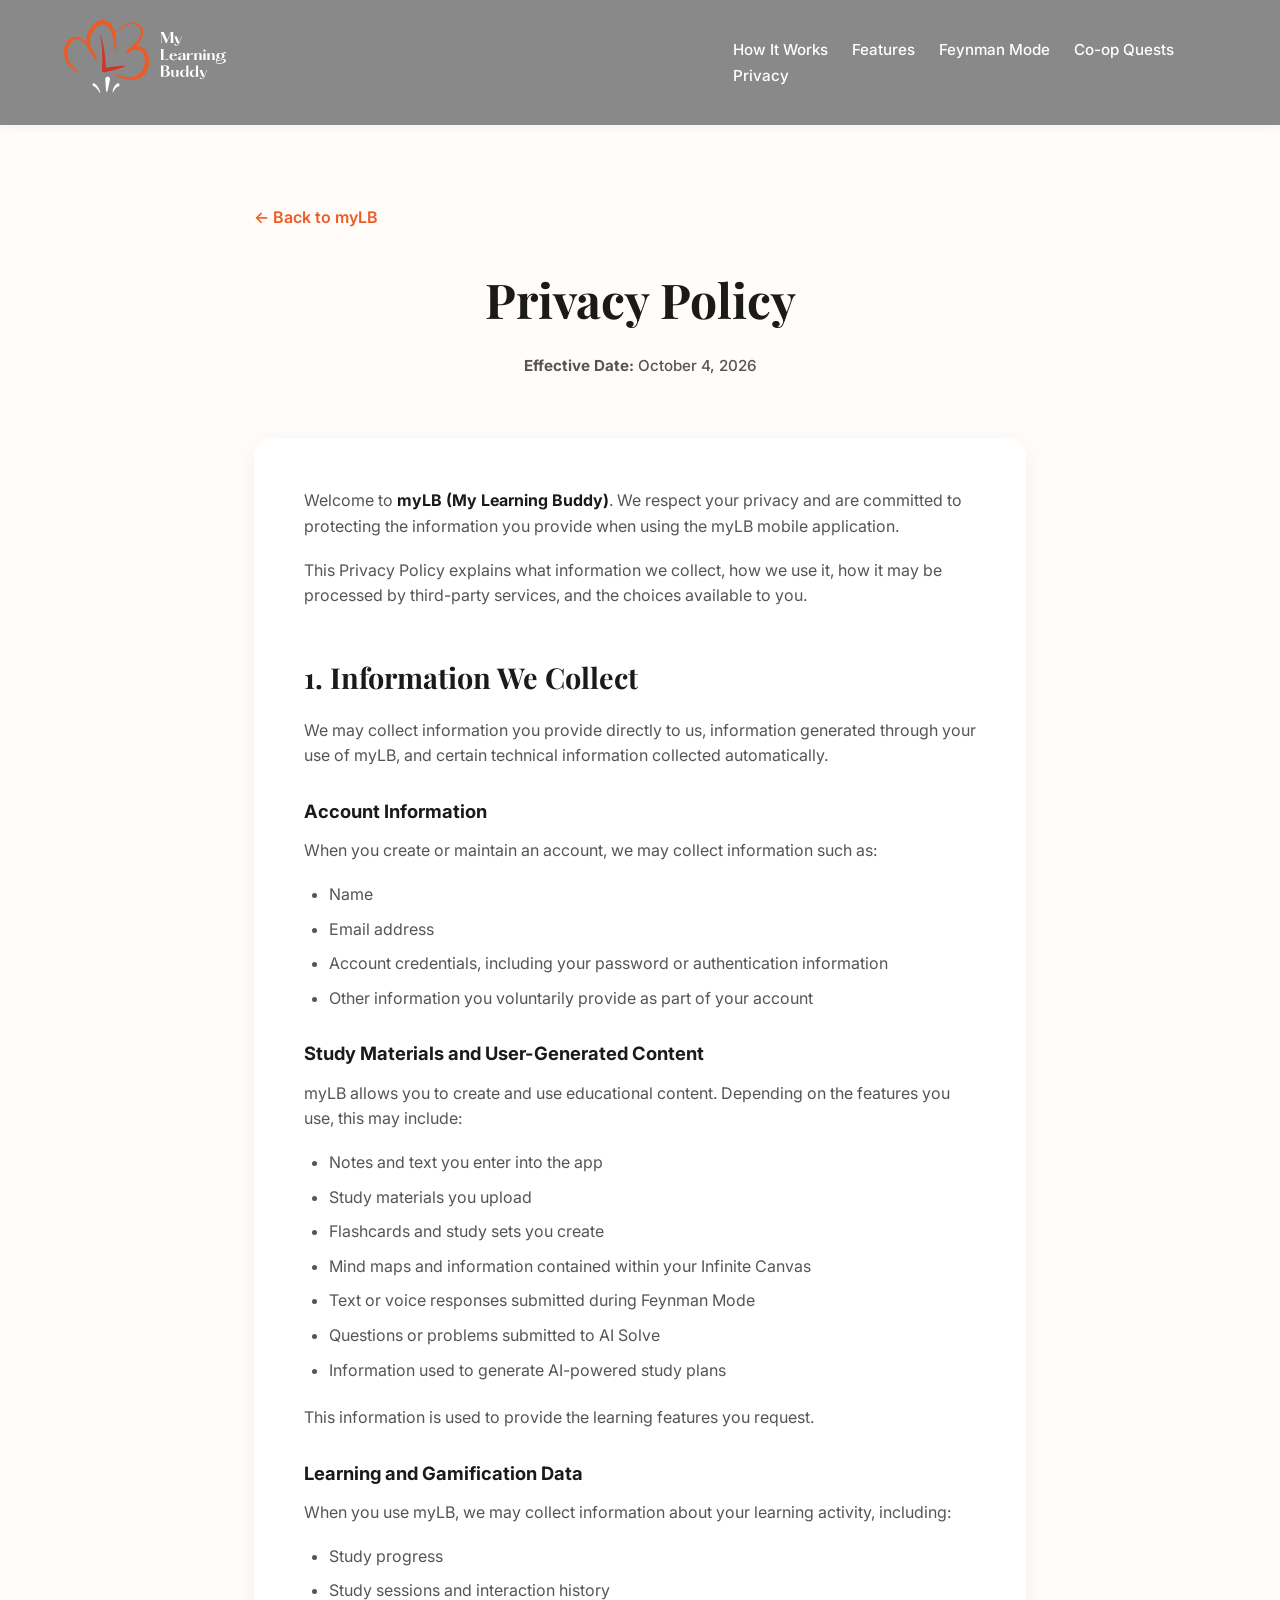
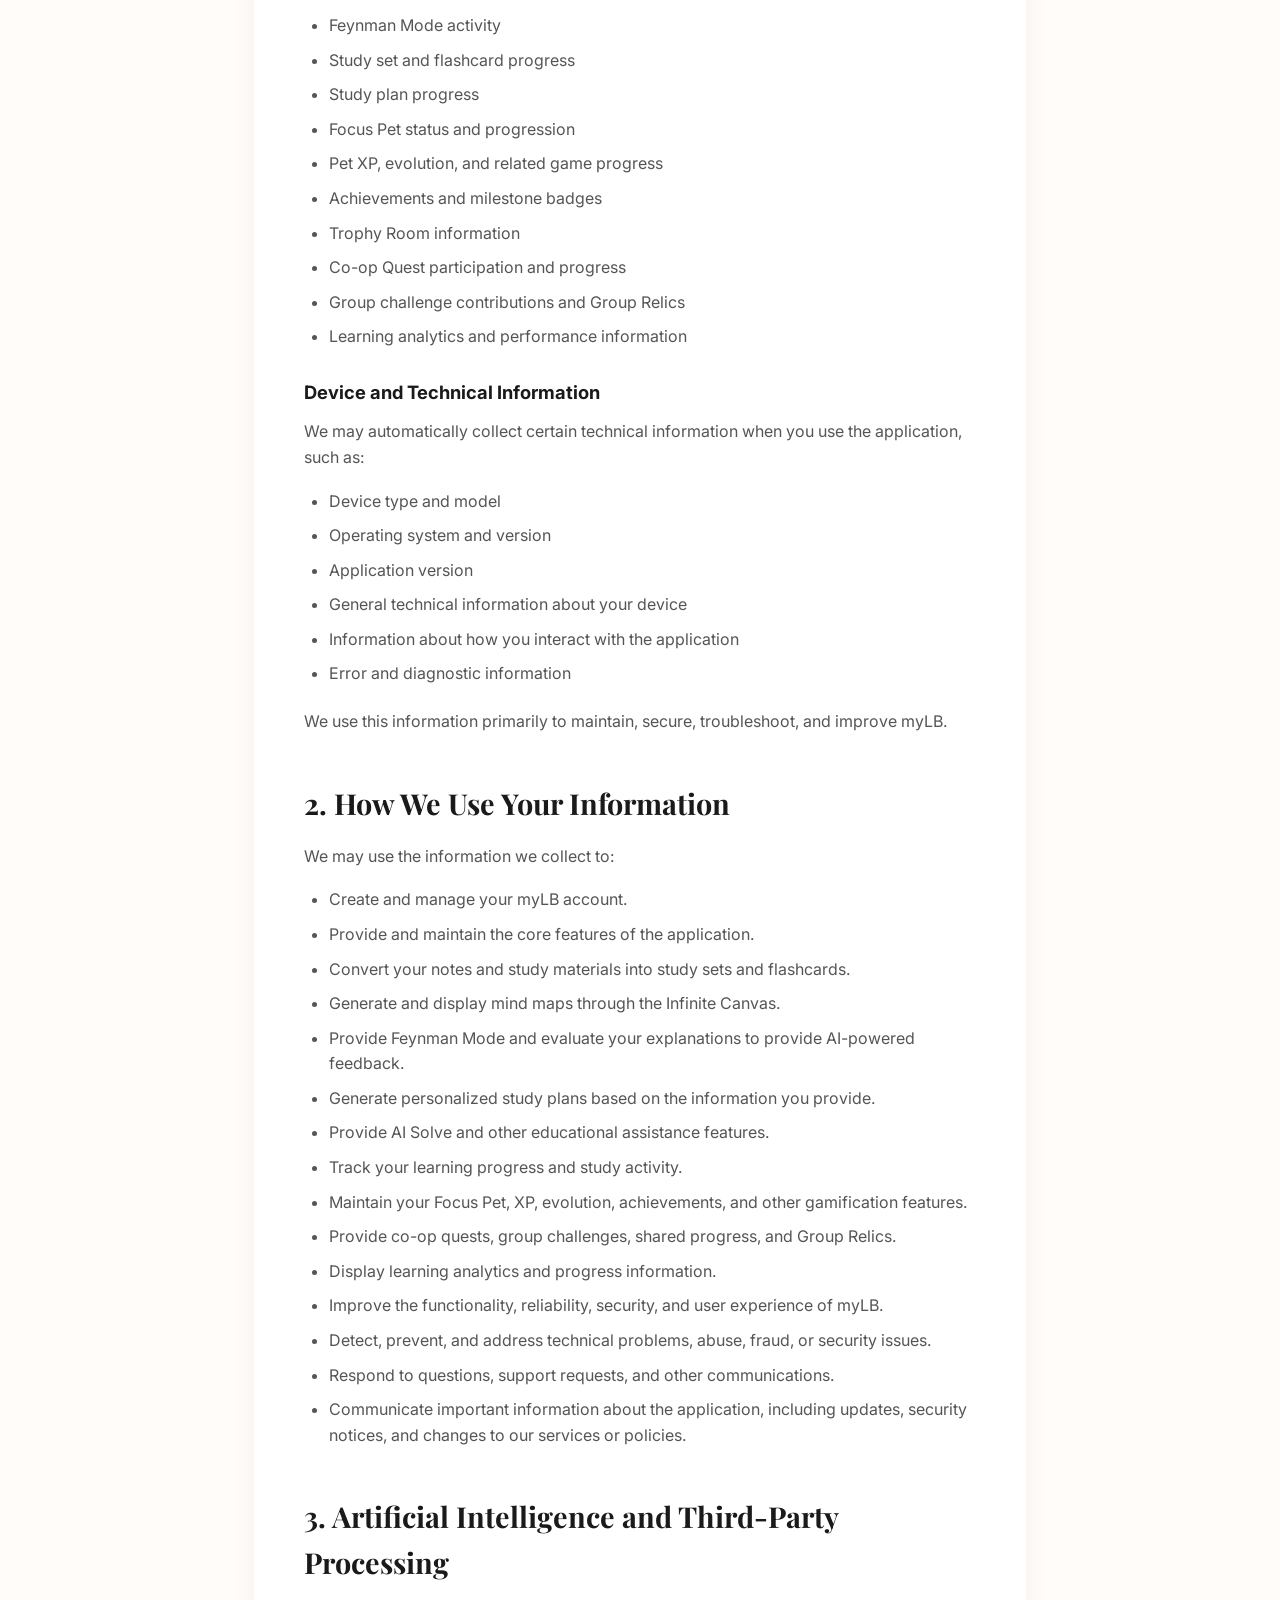
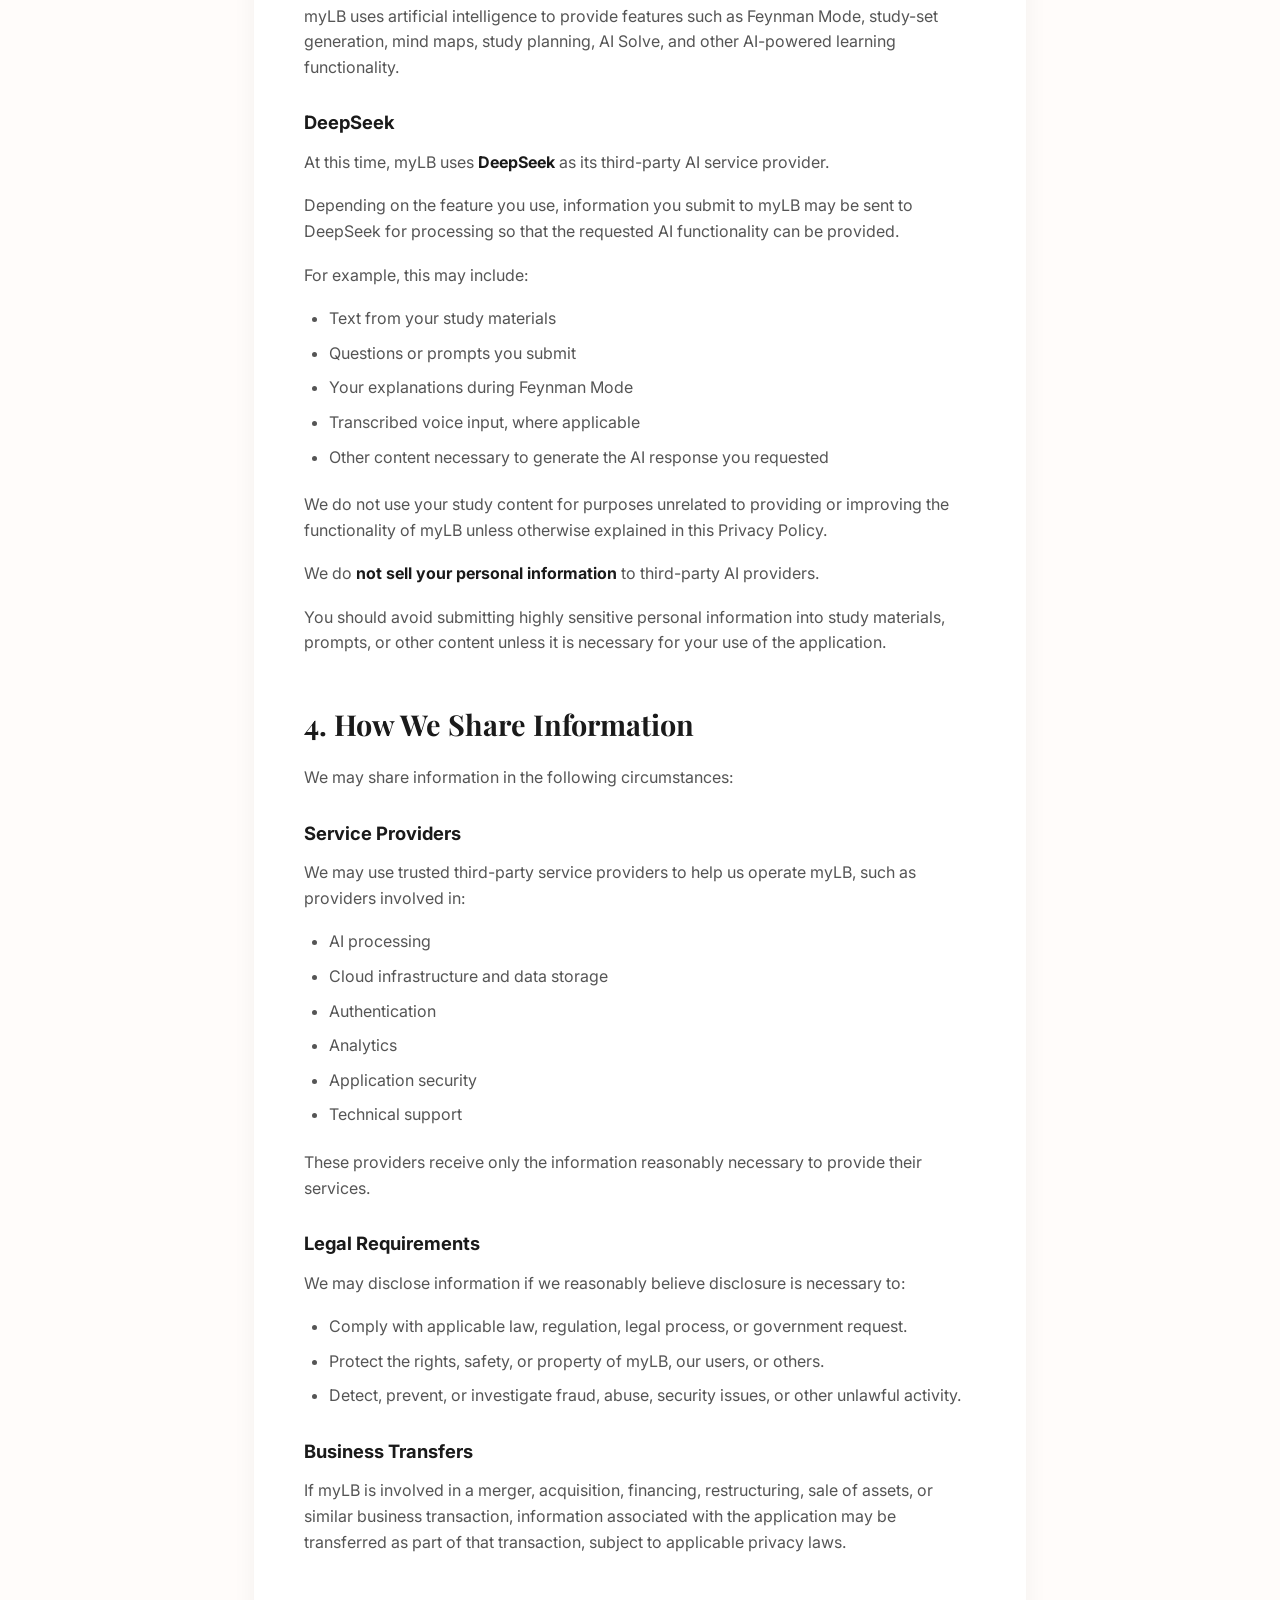
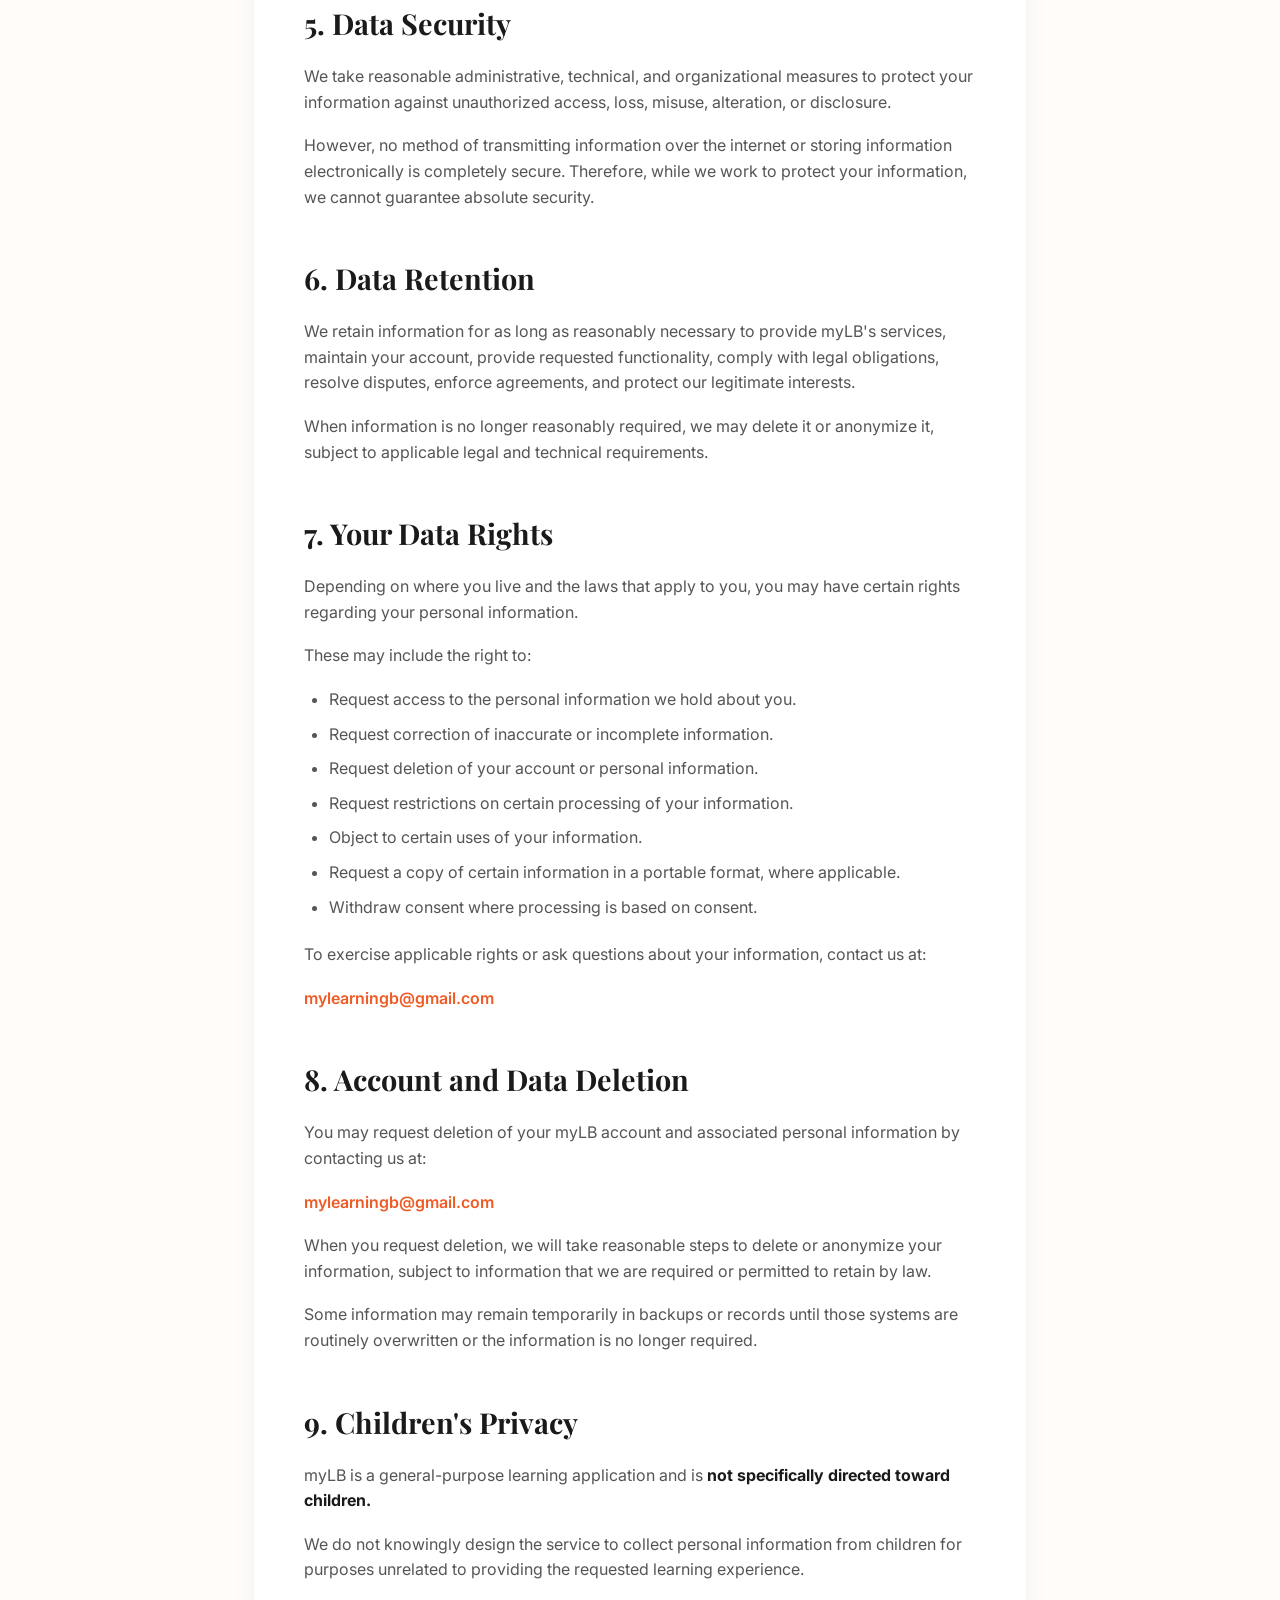
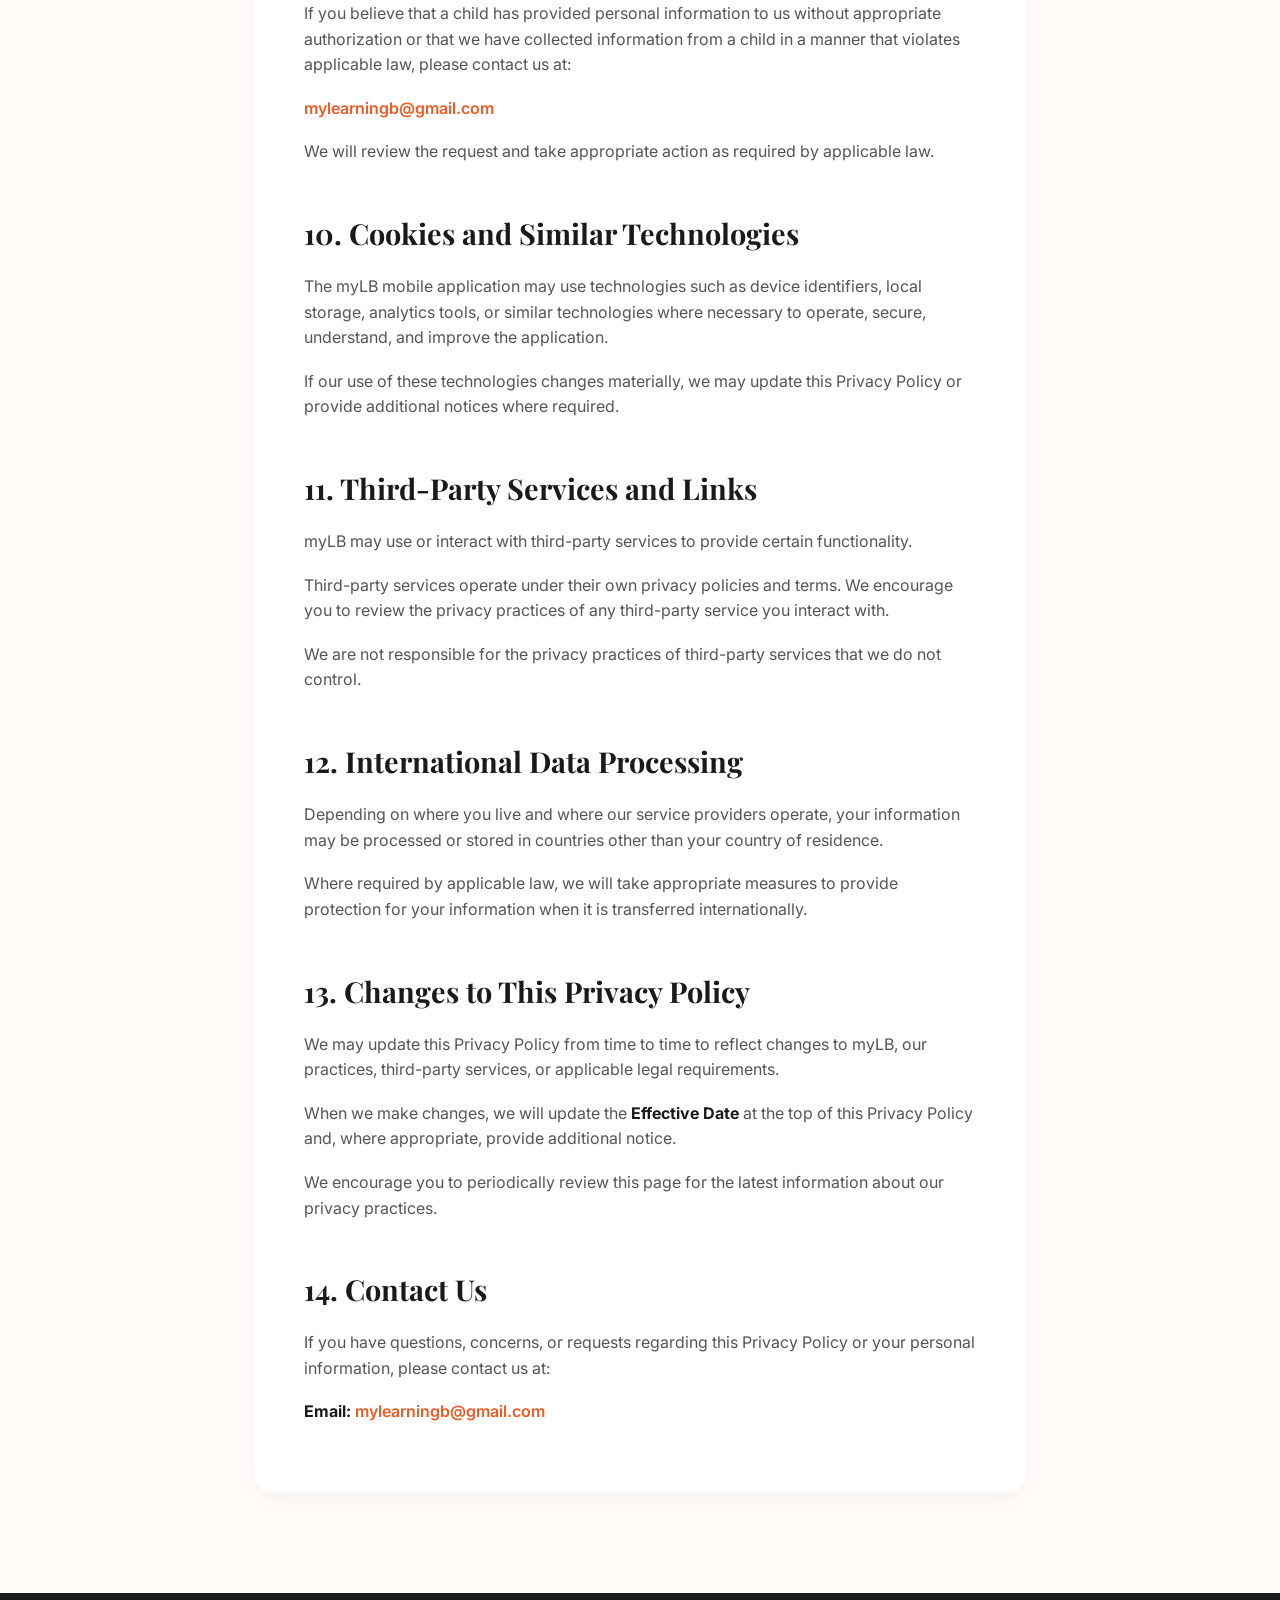
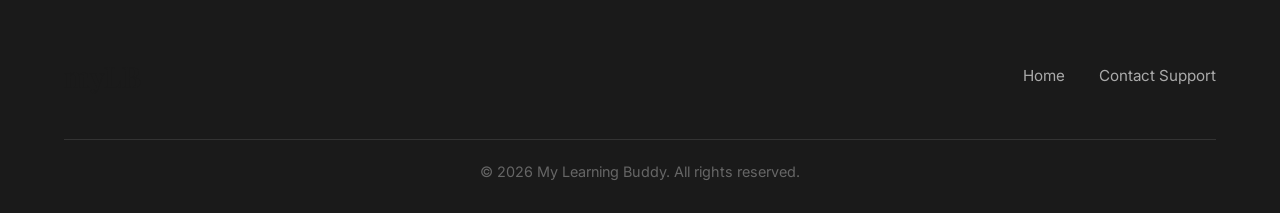
==== privacy-policy.html @ 2cadad1d "Initial landing page" ====
<!DOCTYPE html>
<html lang="en">

<head>
    <meta charset="UTF-8">
    <meta name="viewport" content="width=device-width, initial-scale=1.0">

    <meta name="description"
        content="Privacy Policy for myLB (My Learning Buddy), an AI-powered learning companion.">

    <meta name="theme-color" content="#EF5B25">

    <title>myLB | Privacy Policy</title>

    <link rel="stylesheet" href="style.css">

    <style>
        /* --- Privacy Policy Page --- */

        .privacy-page {
            max-width: 900px;
            margin: 0 auto;
            padding: 80px 5% 100px;
        }

        .privacy-header {
            text-align: center;
            margin-bottom: 60px;
        }

        .privacy-header h1 {
            font-size: 3rem;
            margin-bottom: 15px;
        }

        .effective-date {
            color: var(--text-muted);
            font-size: 0.95rem;
        }

        .privacy-content {
            background: var(--card-bg);
            padding: 50px;
            border-radius: 18px;
            box-shadow: 0 4px 25px rgba(0, 0, 0, 0.05);
        }

        .privacy-content h2 {
            text-align: left;
            font-size: 1.8rem;
            margin-top: 45px;
            margin-bottom: 18px;
        }

        .privacy-content h2:first-child {
            margin-top: 0;
        }

        .privacy-content h3 {
            font-family: 'Inter', sans-serif;
            font-size: 1.15rem;
            margin-top: 28px;
            margin-bottom: 12px;
        }

        .privacy-content p {
            color: var(--text-muted);
            margin-bottom: 18px;
        }

        .privacy-content ul {
            margin: 0 0 22px 25px;
            color: var(--text-muted);
        }

        .privacy-content li {
            margin-bottom: 9px;
        }

        .privacy-content strong {
            color: var(--text-color);
        }

        .privacy-email {
            color: var(--brand-orange);
            font-weight: 600;
            text-decoration: none;
        }

        .privacy-email:hover {
            color: var(--brand-red);
            text-decoration: underline;
        }

        .privacy-back {
            display: inline-block;
            margin-bottom: 30px;
            color: var(--brand-orange);
            text-decoration: none;
            font-weight: 600;
        }

        .privacy-back:hover {
            color: var(--brand-red);
        }

        @media (max-width: 768px) {
            .privacy-page {
                padding: 50px 5% 70px;
            }

            .privacy-header h1 {
                font-size: 2.3rem;
            }

            .privacy-content {
                padding: 30px 22px;
            }

            .privacy-content h2 {
                font-size: 1.5rem;
            }
        }
    </style>
</head>

<body>

    <!-- Navigation -->
    <nav class="navbar" aria-label="Main Navigation">

        <a href="index.html" class="logo" aria-label="myLB Home">
            <img src="assets/logo.svg" alt="MyLB Logo" srcset="" width="25%">
        </a>

        <div class="nav-links">
            <a href="#how-it-works">How It Works</a>
            <a href="#features">Features</a>
            <a href="#feynman">Feynman Mode</a>
            <a href="#quests">Co-op Quests</a>
            <a href="privacy-policy.html">Privacy</a>
        </div>

    </nav>


    <main>

        <div class="privacy-page">

            <a href="index.html" class="privacy-back">
                ← Back to myLB
            </a>

            <header class="privacy-header">

                <h1>
                    Privacy Policy
                </h1>

                <p class="effective-date">
                    <strong>Effective Date:</strong> October 4, 2026
                </p>

            </header>


            <article class="privacy-content">

                <p>
                    Welcome to <strong>myLB (My Learning Buddy)</strong>.
                    We respect your privacy and are committed to protecting
                    the information you provide when using the myLB mobile
                    application.
                </p>

                <p>
                    This Privacy Policy explains what information we collect,
                    how we use it, how it may be processed by third-party
                    services, and the choices available to you.
                </p>


                <!-- 1 -->
                <h2>1. Information We Collect</h2>

                <p>
                    We may collect information you provide directly to us,
                    information generated through your use of myLB, and
                    certain technical information collected automatically.
                </p>


                <h3>Account Information</h3>

                <p>
                    When you create or maintain an account, we may collect
                    information such as:
                </p>

                <ul>
                    <li>Name</li>
                    <li>Email address</li>
                    <li>Account credentials, including your password or authentication information</li>
                    <li>Other information you voluntarily provide as part of your account</li>
                </ul>


                <h3>Study Materials and User-Generated Content</h3>

                <p>
                    myLB allows you to create and use educational content.
                    Depending on the features you use, this may include:
                </p>

                <ul>
                    <li>Notes and text you enter into the app</li>
                    <li>Study materials you upload</li>
                    <li>Flashcards and study sets you create</li>
                    <li>Mind maps and information contained within your Infinite Canvas</li>
                    <li>Text or voice responses submitted during Feynman Mode</li>
                    <li>Questions or problems submitted to AI Solve</li>
                    <li>Information used to generate AI-powered study plans</li>
                </ul>

                <p>
                    This information is used to provide the learning features
                    you request.
                </p>


                <h3>Learning and Gamification Data</h3>

                <p>
                    When you use myLB, we may collect information about your
                    learning activity, including:
                </p>

                <ul>
                    <li>Study progress</li>
                    <li>Study sessions and interaction history</li>
                    <li>Feynman Mode activity</li>
                    <li>Study set and flashcard progress</li>
                    <li>Study plan progress</li>
                    <li>Focus Pet status and progression</li>
                    <li>Pet XP, evolution, and related game progress</li>
                    <li>Achievements and milestone badges</li>
                    <li>Trophy Room information</li>
                    <li>Co-op Quest participation and progress</li>
                    <li>Group challenge contributions and Group Relics</li>
                    <li>Learning analytics and performance information</li>
                </ul>


                <h3>Device and Technical Information</h3>

                <p>
                    We may automatically collect certain technical information
                    when you use the application, such as:
                </p>

                <ul>
                    <li>Device type and model</li>
                    <li>Operating system and version</li>
                    <li>Application version</li>
                    <li>General technical information about your device</li>
                    <li>Information about how you interact with the application</li>
                    <li>Error and diagnostic information</li>
                </ul>

                <p>
                    We use this information primarily to maintain, secure,
                    troubleshoot, and improve myLB.
                </p>


                <!-- 2 -->
                <h2>2. How We Use Your Information</h2>

                <p>
                    We may use the information we collect to:
                </p>

                <ul>
                    <li>Create and manage your myLB account.</li>

                    <li>
                        Provide and maintain the core features of the application.
                    </li>

                    <li>
                        Convert your notes and study materials into study sets
                        and flashcards.
                    </li>

                    <li>
                        Generate and display mind maps through the Infinite Canvas.
                    </li>

                    <li>
                        Provide Feynman Mode and evaluate your explanations
                        to provide AI-powered feedback.
                    </li>

                    <li>
                        Generate personalized study plans based on the
                        information you provide.
                    </li>

                    <li>
                        Provide AI Solve and other educational assistance features.
                    </li>

                    <li>
                        Track your learning progress and study activity.
                    </li>

                    <li>
                        Maintain your Focus Pet, XP, evolution, achievements,
                        and other gamification features.
                    </li>

                    <li>
                        Provide co-op quests, group challenges, shared progress,
                        and Group Relics.
                    </li>

                    <li>
                        Display learning analytics and progress information.
                    </li>

                    <li>
                        Improve the functionality, reliability, security,
                        and user experience of myLB.
                    </li>

                    <li>
                        Detect, prevent, and address technical problems,
                        abuse, fraud, or security issues.
                    </li>

                    <li>
                        Respond to questions, support requests, and other communications.
                    </li>

                    <li>
                        Communicate important information about the application,
                        including updates, security notices, and changes to
                        our services or policies.
                    </li>
                </ul>


                <!-- 3 -->
                <h2>3. Artificial Intelligence and Third-Party Processing</h2>

                <p>
                    myLB uses artificial intelligence to provide features such
                    as Feynman Mode, study-set generation, mind maps, study
                    planning, AI Solve, and other AI-powered learning functionality.
                </p>


                <h3>DeepSeek</h3>

                <p>
                    At this time, myLB uses <strong>DeepSeek</strong> as its
                    third-party AI service provider.
                </p>

                <p>
                    Depending on the feature you use, information you submit
                    to myLB may be sent to DeepSeek for processing so that
                    the requested AI functionality can be provided.
                </p>

                <p>
                    For example, this may include:
                </p>

                <ul>
                    <li>Text from your study materials</li>
                    <li>Questions or prompts you submit</li>
                    <li>Your explanations during Feynman Mode</li>
                    <li>Transcribed voice input, where applicable</li>
                    <li>Other content necessary to generate the AI response you requested</li>
                </ul>

                <p>
                    We do not use your study content for purposes unrelated
                    to providing or improving the functionality of myLB unless
                    otherwise explained in this Privacy Policy.
                </p>

                <p>
                    We do <strong>not sell your personal information</strong>
                    to third-party AI providers.
                </p>

                <p>
                    You should avoid submitting highly sensitive personal
                    information into study materials, prompts, or other content
                    unless it is necessary for your use of the application.
                </p>


                <!-- 4 -->
                <h2>4. How We Share Information</h2>

                <p>
                    We may share information in the following circumstances:
                </p>


                <h3>Service Providers</h3>

                <p>
                    We may use trusted third-party service providers to help
                    us operate myLB, such as providers involved in:
                </p>

                <ul>
                    <li>AI processing</li>
                    <li>Cloud infrastructure and data storage</li>
                    <li>Authentication</li>
                    <li>Analytics</li>
                    <li>Application security</li>
                    <li>Technical support</li>
                </ul>

                <p>
                    These providers receive only the information reasonably
                    necessary to provide their services.
                </p>


                <h3>Legal Requirements</h3>

                <p>
                    We may disclose information if we reasonably believe
                    disclosure is necessary to:
                </p>

                <ul>
                    <li>
                        Comply with applicable law, regulation, legal process,
                        or government request.
                    </li>

                    <li>
                        Protect the rights, safety, or property of myLB,
                        our users, or others.
                    </li>

                    <li>
                        Detect, prevent, or investigate fraud, abuse,
                        security issues, or other unlawful activity.
                    </li>
                </ul>


                <h3>Business Transfers</h3>

                <p>
                    If myLB is involved in a merger, acquisition, financing,
                    restructuring, sale of assets, or similar business
                    transaction, information associated with the application
                    may be transferred as part of that transaction, subject
                    to applicable privacy laws.
                </p>


                <!-- 5 -->
                <h2>5. Data Security</h2>

                <p>
                    We take reasonable administrative, technical, and
                    organizational measures to protect your information
                    against unauthorized access, loss, misuse, alteration,
                    or disclosure.
                </p>

                <p>
                    However, no method of transmitting information over the
                    internet or storing information electronically is
                    completely secure. Therefore, while we work to protect
                    your information, we cannot guarantee absolute security.
                </p>


                <!-- 6 -->
                <h2>6. Data Retention</h2>

                <p>
                    We retain information for as long as reasonably necessary
                    to provide myLB's services, maintain your account, provide
                    requested functionality, comply with legal obligations,
                    resolve disputes, enforce agreements, and protect our
                    legitimate interests.
                </p>

                <p>
                    When information is no longer reasonably required, we may
                    delete it or anonymize it, subject to applicable legal
                    and technical requirements.
                </p>


                <!-- 7 -->
                <h2>7. Your Data Rights</h2>

                <p>
                    Depending on where you live and the laws that apply to you,
                    you may have certain rights regarding your personal information.
                </p>

                <p>
                    These may include the right to:
                </p>

                <ul>
                    <li>Request access to the personal information we hold about you.</li>
                    <li>Request correction of inaccurate or incomplete information.</li>
                    <li>Request deletion of your account or personal information.</li>
                    <li>Request restrictions on certain processing of your information.</li>
                    <li>Object to certain uses of your information.</li>
                    <li>
                        Request a copy of certain information in a portable
                        format, where applicable.
                    </li>
                    <li>
                        Withdraw consent where processing is based on consent.
                    </li>
                </ul>

                <p>
                    To exercise applicable rights or ask questions about your
                    information, contact us at:
                </p>

                <p>
                    <a class="privacy-email"
                       href="mailto:mylearningb@gmail.com">
                        mylearningb@gmail.com
                    </a>
                </p>


                <!-- 8 -->
                <h2>8. Account and Data Deletion</h2>

                <p>
                    You may request deletion of your myLB account and associated
                    personal information by contacting us at:
                </p>

                <p>
                    <a class="privacy-email"
                       href="mailto:mylearningb@gmail.com">
                        mylearningb@gmail.com
                    </a>
                </p>

                <p>
                    When you request deletion, we will take reasonable steps
                    to delete or anonymize your information, subject to
                    information that we are required or permitted to retain
                    by law.
                </p>

                <p>
                    Some information may remain temporarily in backups or
                    records until those systems are routinely overwritten or
                    the information is no longer required.
                </p>


                <!-- 9 -->
                <h2>9. Children's Privacy</h2>

                <p>
                    myLB is a general-purpose learning application and is
                    <strong>not specifically directed toward children.</strong>
                </p>

                <p>
                    We do not knowingly design the service to collect personal
                    information from children for purposes unrelated to
                    providing the requested learning experience.
                </p>

                <p>
                    If you believe that a child has provided personal
                    information to us without appropriate authorization or
                    that we have collected information from a child in a
                    manner that violates applicable law, please contact us at:
                </p>

                <p>
                    <a class="privacy-email"
                       href="mailto:mylearningb@gmail.com">
                        mylearningb@gmail.com
                    </a>
                </p>

                <p>
                    We will review the request and take appropriate action
                    as required by applicable law.
                </p>


                <!-- 10 -->
                <h2>10. Cookies and Similar Technologies</h2>

                <p>
                    The myLB mobile application may use technologies such as
                    device identifiers, local storage, analytics tools, or
                    similar technologies where necessary to operate, secure,
                    understand, and improve the application.
                </p>

                <p>
                    If our use of these technologies changes materially,
                    we may update this Privacy Policy or provide additional
                    notices where required.
                </p>


                <!-- 11 -->
                <h2>11. Third-Party Services and Links</h2>

                <p>
                    myLB may use or interact with third-party services to
                    provide certain functionality.
                </p>

                <p>
                    Third-party services operate under their own privacy
                    policies and terms. We encourage you to review the
                    privacy practices of any third-party service you interact with.
                </p>

                <p>
                    We are not responsible for the privacy practices of
                    third-party services that we do not control.
                </p>


                <!-- 12 -->
                <h2>12. International Data Processing</h2>

                <p>
                    Depending on where you live and where our service
                    providers operate, your information may be processed
                    or stored in countries other than your country of residence.
                </p>

                <p>
                    Where required by applicable law, we will take appropriate
                    measures to provide protection for your information when
                    it is transferred internationally.
                </p>


                <!-- 13 -->
                <h2>13. Changes to This Privacy Policy</h2>

                <p>
                    We may update this Privacy Policy from time to time to
                    reflect changes to myLB, our practices, third-party
                    services, or applicable legal requirements.
                </p>

                <p>
                    When we make changes, we will update the
                    <strong>Effective Date</strong> at the top of this Privacy
                    Policy and, where appropriate, provide additional notice.
                </p>

                <p>
                    We encourage you to periodically review this page for
                    the latest information about our privacy practices.
                </p>


                <!-- 14 -->
                <h2>14. Contact Us</h2>

                <p>
                    If you have questions, concerns, or requests regarding
                    this Privacy Policy or your personal information, please
                    contact us at:
                </p>

                <p>
                    <strong>Email:</strong>
                    <a class="privacy-email"
                       href="mailto:mylearningb@gmail.com">
                        mylearningb@gmail.com
                    </a>
                </p>

            </article>

        </div>

    </main>


    <!-- Footer -->
    <footer class="site-footer">

        <div class="footer-content">

            <div class="brand">
                myLB
            </div>

            <div class="footer-links">

                <a href="index.html">
                    Home
                </a>

                <a href="mailto:mylearningb@gmail.com">
                    Contact Support
                </a>

            </div>

        </div>

        <div class="copyright">
            &copy; 2026 My Learning Buddy. All rights reserved.
        </div>

    </footer>

</body>

</html>
---- style.css ----
/* --- Global Styles & Variables --- */
@import url('https://fonts.googleapis.com/css2?family=Playfair+Display:wght@700&family=Inter:wght@400;500;600&display=swap');

:root {
    /* Brand Colors Extracted from myLB Logo */
    --brand-orange: #EF5B25; 
    --brand-red: #C1272D;
    --brand-yellow: #F7931E;
    
    --bg-color: #FFFCFA; /* Warm off-white */
    --text-color: #1A1A1A; /* Near black */
    --text-muted: #555555;
    --card-bg: #FFFFFF;
}

* {
    margin: 0;
    padding: 0;
    box-sizing: border-box;
}

body {
    background-color: var(--bg-color);
    color: var(--text-color);
    font-family: 'Inter', sans-serif;
    line-height: 1.6;
}

h1, h2, h3, .logo, .brand {
    font-family: 'Playfair Display', serif;
    color: var(--text-color);
}

/* --- Navigation --- */
.navbar {
    display: flex;
    justify-content: space-between;
    align-items: center;
    padding: 20px 5%;
    background: var(--card-bg);
    box-shadow: 0 2px 10px rgba(0,0,0,0.05);
    position: sticky;
    top: 0;
    z-index: 100;
    background-color: rgb(138, 137, 137);
}

.logo {
    font-size: 2rem;
    font-weight: 700;
    background: linear-gradient(135deg, var(--brand-orange), var(--brand-red));
    -webkit-background-clip: text;
    -webkit-text-fill-color: transparent;
}

.nav-links a {
    margin-left: 20px;
    text-decoration: none;
    color: white;
    font-weight: 500;
    font-size: 0.95rem;
    transition: color 0.2s;
}

.nav-links a:hover {
    color: var(--brand-orange);
}

/* --- App Store Badges --- */
.app-store-buttons {
    display: flex;
    gap: 15px;
    margin-top: 30px;
    flex-wrap: wrap;
}

.center-buttons {
    justify-content: center;
}

.store-btn {
    text-decoration: none;
    background: var(--text-color);
    color: white;
    padding: 12px 22px;
    border-radius: 10px;
    font-weight: 600;
    font-size: 1rem;
    display: inline-flex;
    align-items: center;
    gap: 10px;
    transition: transform 0.2s, box-shadow 0.2s, border-color 0.2s;
    border: 2px solid transparent;
}

.store-btn.dark {
    background: white;
    color: var(--text-color);
}

.store-icon {
    width: 20px;
    height: 20px;
    flex-shrink: 0;
}

.store-btn:hover {
    transform: translateY(-3px);
    box-shadow: 0 8px 20px rgba(0,0,0,0.15);
    border-color: var(--brand-yellow);
}

.coming-soon-text {
    margin-top: 15px;
    font-size: 1rem;
    color: var(--brand-orange);
    font-weight: 600;
    font-family: 'Inter', sans-serif;
}

/* --- Hero Section --- */
.hero {
    display: flex;
    flex-wrap: wrap;
    align-items: center;
    justify-content: space-between;
    padding: 80px 5%;
    min-height: 80vh;
}

.hero-content {
    flex: 1;
    min-width: 300px;
    padding-right: 40px;
}

.hero-content h1 {
    font-size: 3.5rem;
    line-height: 1.15;
    margin-bottom: 20px;
}

.hero-content p {
    font-size: 1.15rem;
    margin-bottom: 30px;
    color: var(--text-muted);
}

.hero-image {
    flex: 1;
    min-width: 300px;
    display: flex;
    justify-content: center;
}

.dashboard-mockup {
    width: 100%;
    max-width: 420px;
    aspect-ratio: 1 / 1;
    background: #FFF5F2;
    border-radius: 24px;
    display: flex;
    align-items: center;
    justify-content: center;
    padding: 30px;
}

.mockup-illustration {
    width: 100%;
    height: 100%;
}

/* --- Shared Layout for Sections --- */
section {
    padding: 100px 5%;
}

section h2 {
    font-size: 2.5rem;
    margin-bottom: 50px;
    text-align: center;
}

/* --- Steps Grid (How it works) --- */
.steps-grid, .feature-grid {
    display: grid;
    gap: 30px;
}

.steps-grid {
    grid-template-columns: repeat(auto-fit, minmax(280px, 1fr));
    text-align: center;
}

.step-card, .feature-card {
    background: var(--card-bg);
    padding: 40px 30px;
    border-radius: 16px;
    box-shadow: 0 4px 20px rgba(0,0,0,0.04);
}

.step-num {
    width: 50px;
    height: 50px;
    background: linear-gradient(135deg, var(--brand-yellow), var(--brand-orange));
    color: white;
    border-radius: 50%;
    display: flex;
    align-items: center;
    justify-content: center;
    font-size: 1.5rem;
    font-weight: 700;
    margin: 0 auto 20px auto;
}

/* --- Features Grid --- */
.feature-grid {
    grid-template-columns: repeat(auto-fit, minmax(320px, 1fr));
}

.feature-card {
    border-top: 5px solid var(--brand-red);
}

.feature-icon {
    width: 42px;
    height: 42px;
    color: var(--brand-red);
    margin-bottom: 18px;
}

.feature-icon svg {
    width: 100%;
    height: 100%;
}

.feature-card h3 {
    margin-bottom: 15px;
    font-size: 1.4rem;
}

/* --- Multiplayer Gamification Layout --- */
.multiplayer-section {
    background-color: #FFF5F2; 
}

.gamification-grid {
    display: grid;
    grid-template-columns: 1fr 1fr;
    gap: 60px;
    align-items: center;
}

.text-content h3 {
    font-size: 1.8rem;
    margin-bottom: 15px;
    color: var(--brand-red);
}

.text-content p {
    margin-bottom: 30px;
    font-size: 1.1rem;
}

.placeholder-trophy-room {
    width: 100%;
    height: 350px;
    background: var(--card-bg);
    border-radius: 16px;
    display: flex;
    align-items: center;
    justify-content: center;
    box-shadow: 0 10px 30px rgba(0,0,0,0.08);
    padding: 30px;
}

.placeholder-trophy-room svg {
    width: 100%;
    max-width: 280px;
    height: auto;
}

/* --- Final CTA Section --- */
.cta-section {
    background: linear-gradient(135deg, var(--brand-red), var(--brand-orange));
    color: white;
    text-align: center;
}

.cta-section h2, .cta-section p {
    color: white;
}

/* --- Footer --- */
.site-footer {
    background: #1A1A1A;
    color: white;
    padding: 60px 5% 30px;
}

.footer-content {
    display: flex;
    justify-content: space-between;
    align-items: center;
    margin-bottom: 40px;
}

.footer-content .brand {
    font-size: 1.8rem;
    font-weight: 700;
}

.footer-links a {
    color: #AAAAAA;
    text-decoration: none;
    margin-left: 30px;
    font-size: 0.95rem;
    transition: color 0.2s;
}

.footer-links a:hover {
    color: var(--brand-orange);
}

.copyright {
    text-align: center;
    color: #666666;
    font-size: 0.9rem;
    border-top: 1px solid #333;
    padding-top: 20px;
}

/* --- Mobile Responsiveness --- */
@media (max-width: 768px) {
    .app-store-buttons {
        justify-content: center;
    }
    
    .hero-content {
        text-align: center;
        padding-right: 0;
    }
    
    .gamification-grid {
        grid-template-columns: 1fr;
    }

    .footer-content {
        flex-direction: column;
        gap: 20px;
        text-align: center;
    }
    
    .footer-links a {
        margin: 0 15px;
    }
}

/* --- Privacy Policy Page --- */

.privacy-policy {
    max-width: 1000px;
    margin: 0 auto;
    padding: 80px 5% 100px;
}

.privacy-policy-header {
    text-align: center;
    margin-bottom: 70px;
}

.privacy-policy-header h1 {
    font-size: 3.2rem;
    line-height: 1.2;
    margin-bottom: 20px;
    background: linear-gradient(
        135deg,
        var(--brand-orange),
        var(--brand-red)
    );
    -webkit-background-clip: text;
    -webkit-text-fill-color: transparent;
}

.privacy-policy-header p {
    max-width: 750px;
    margin: 0 auto 20px;
    color: var(--text-muted);
    font-size: 1.1rem;
}

.effective-date {
    display: inline-block;
    color: var(--text-muted);
    font-size: 0.9rem;
    font-weight: 500;
}


/* --- Privacy Policy Sections --- */

.privacy-section {
    padding: 0;
    margin-bottom: 55px;
}

.privacy-section h2 {
    text-align: left;
    font-size: 2rem;
    margin-bottom: 20px;
    color: var(--text-color);
}

.privacy-section h3 {
    font-family: 'Inter', sans-serif;
    font-size: 1.2rem;
    font-weight: 600;
    margin-top: 30px;
    margin-bottom: 10px;
    color: var(--brand-red);
}

.privacy-section p {
    color: var(--text-muted);
    font-size: 1rem;
    line-height: 1.8;
    margin-bottom: 18px;
}

.privacy-section ul {
    margin: 15px 0 25px;
    padding-left: 25px;
}

.privacy-section li {
    color: var(--text-muted);
    line-height: 1.8;
    margin-bottom: 10px;
}

.privacy-section strong {
    color: var(--text-color);
}

.privacy-section a {
    color: var(--brand-orange);
    text-decoration: none;
    font-weight: 500;
}

.privacy-section a:hover {
    color: var(--brand-red);
    text-decoration: underline;
}


/* --- Privacy Policy Section Divider --- */

.privacy-section + .privacy-section {
    border-top: 1px solid rgba(0, 0, 0, 0.07);
    padding-top: 45px;
}


/* --- Mobile Privacy Policy --- */

@media (max-width: 768px) {

    .privacy-policy {
        padding: 50px 6% 70px;
    }

    .privacy-policy-header {
        margin-bottom: 50px;
    }

    .privacy-policy-header h1 {
        font-size: 2.4rem;
    }

    .privacy-policy-header p {
        font-size: 1rem;
    }

    .privacy-section {
        margin-bottom: 40px;
    }

    .privacy-section h2 {
        font-size: 1.7rem;
    }

    .privacy-section h3 {
        font-size: 1.1rem;
    }

    .privacy-section p,
    .privacy-section li {
        font-size: 0.95rem;
    }

}
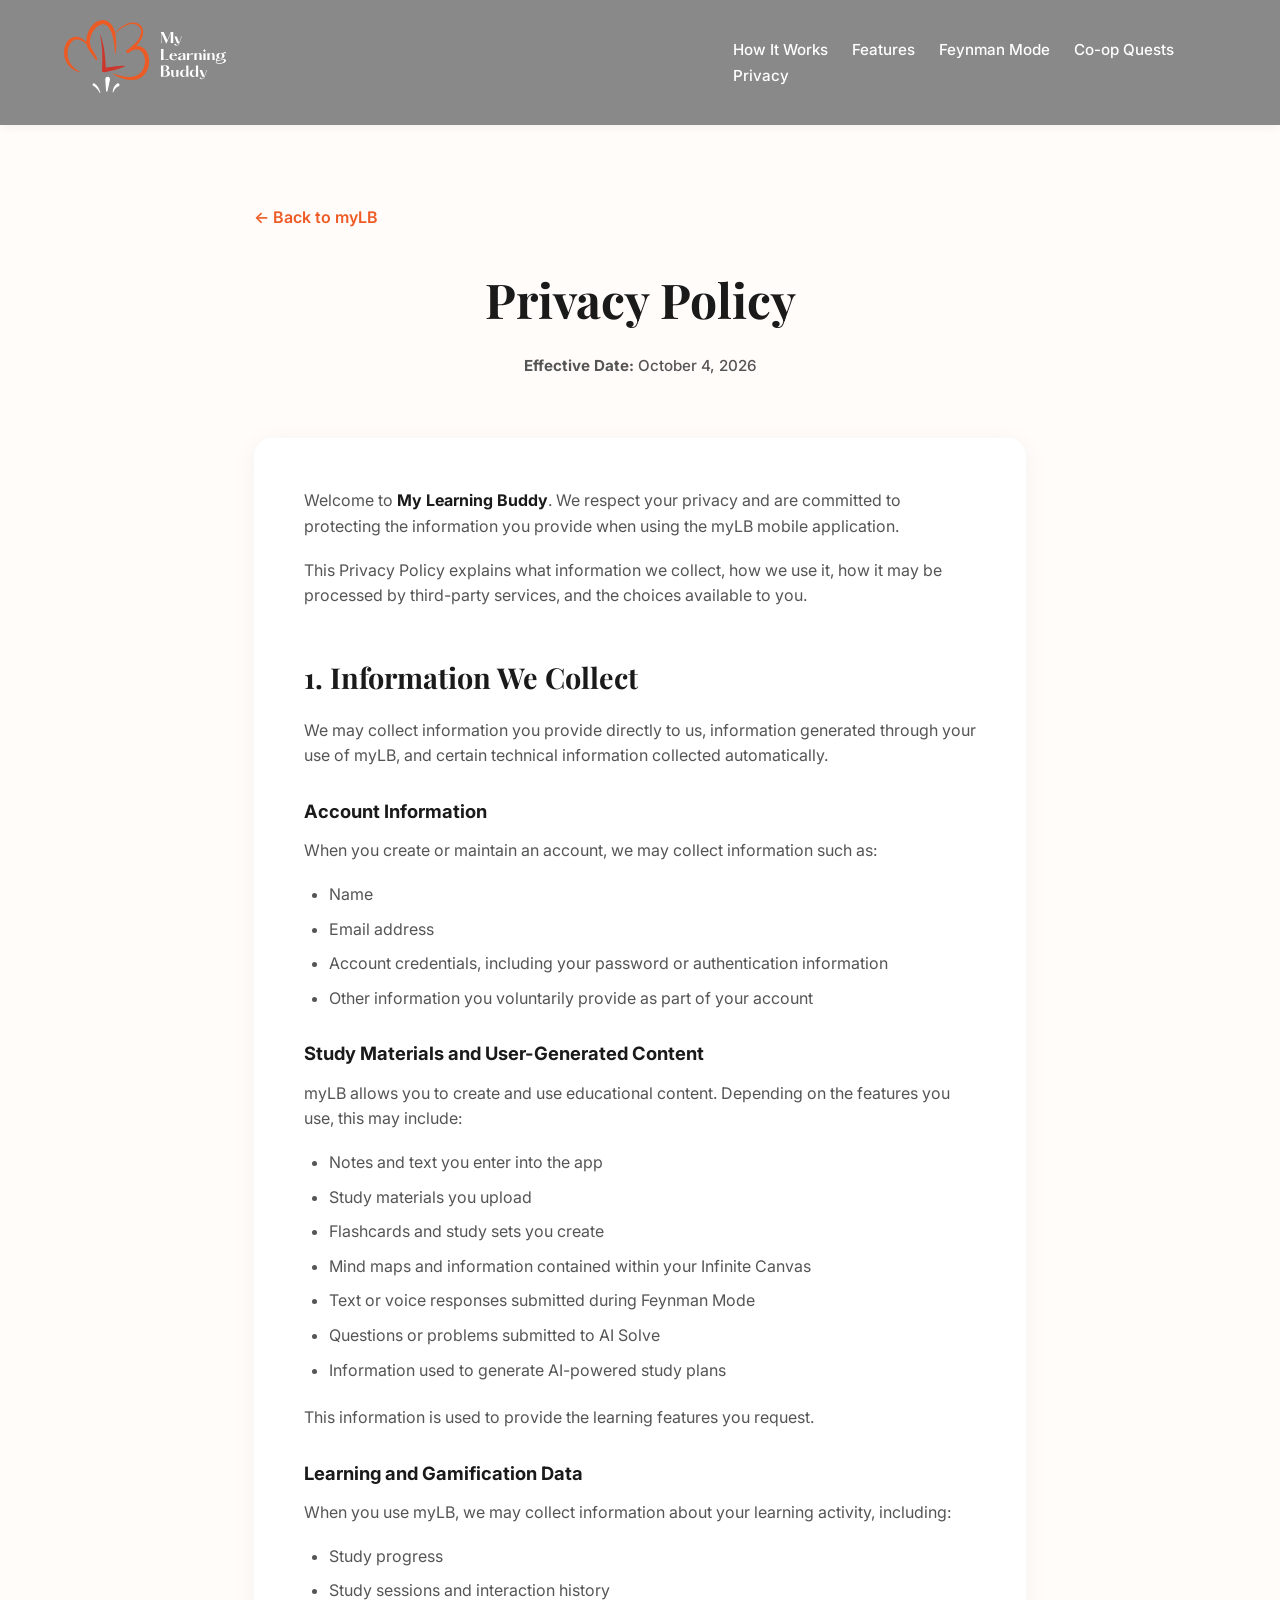
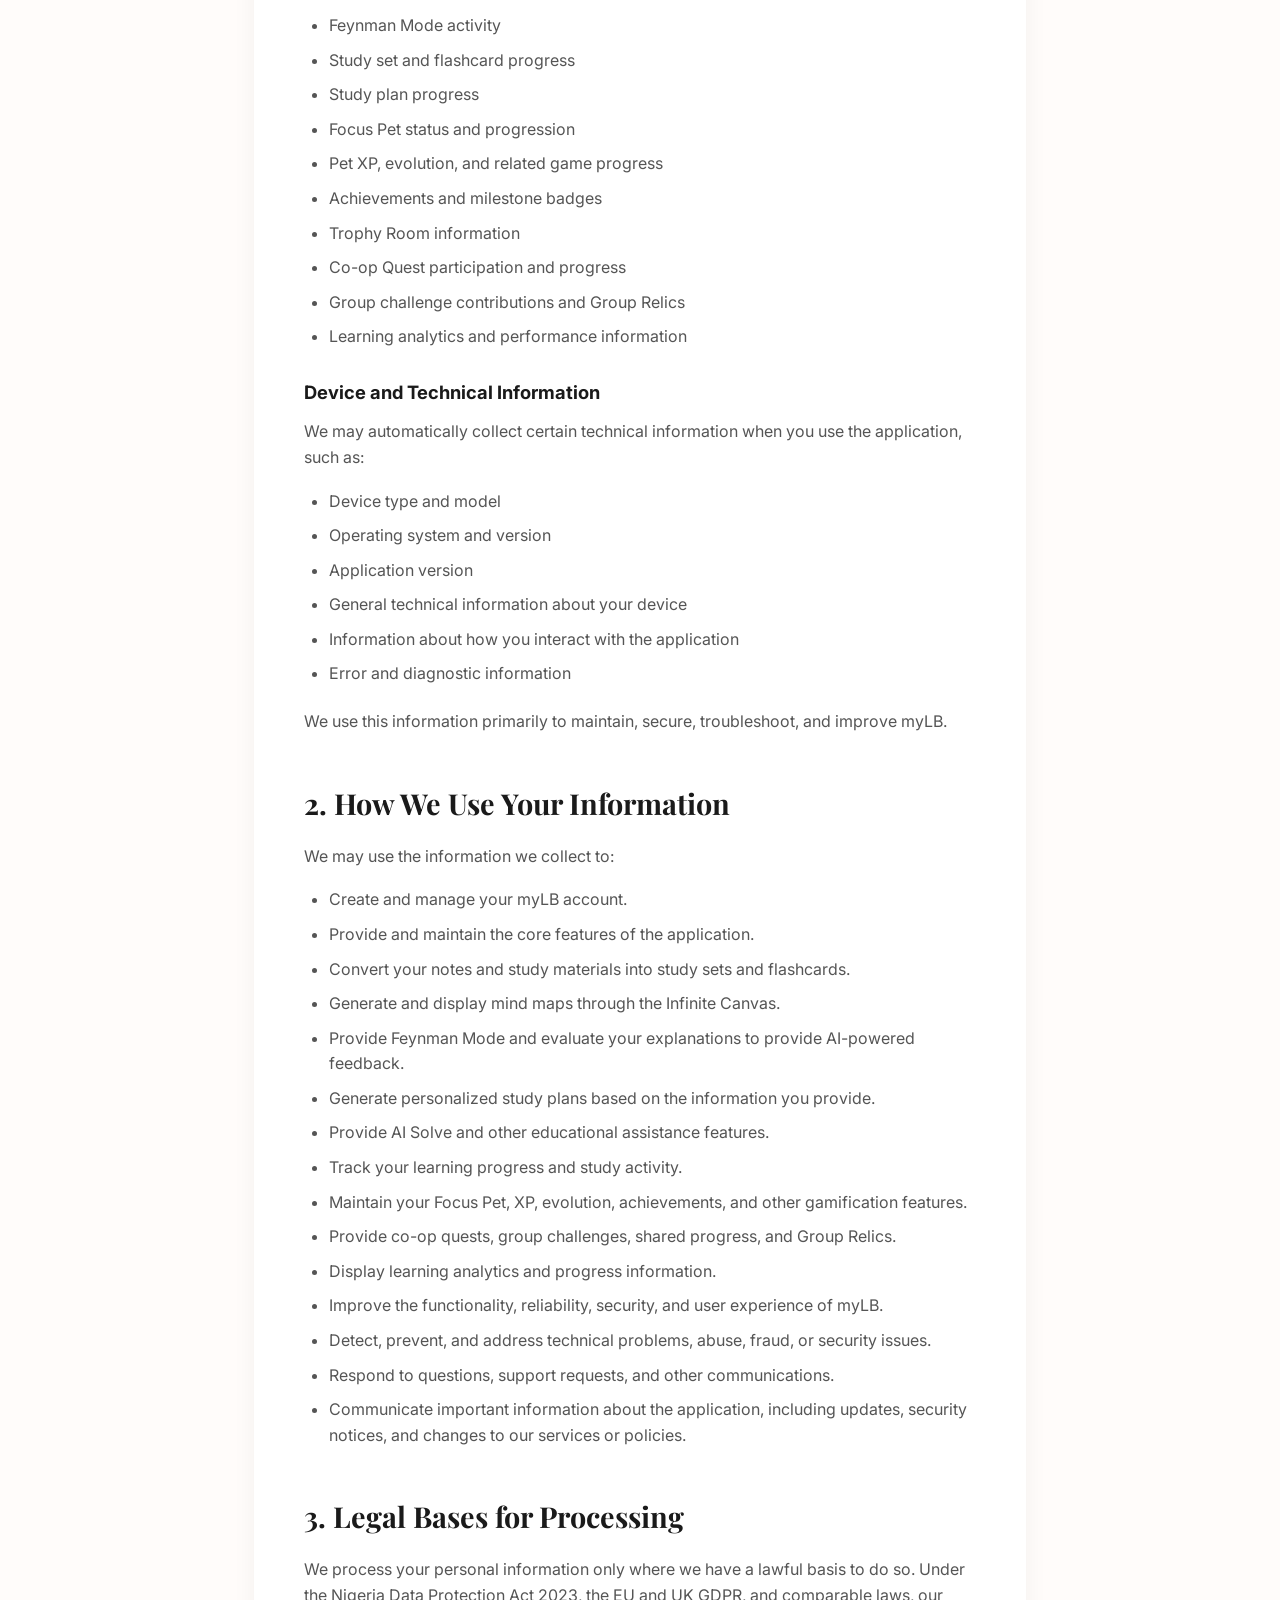
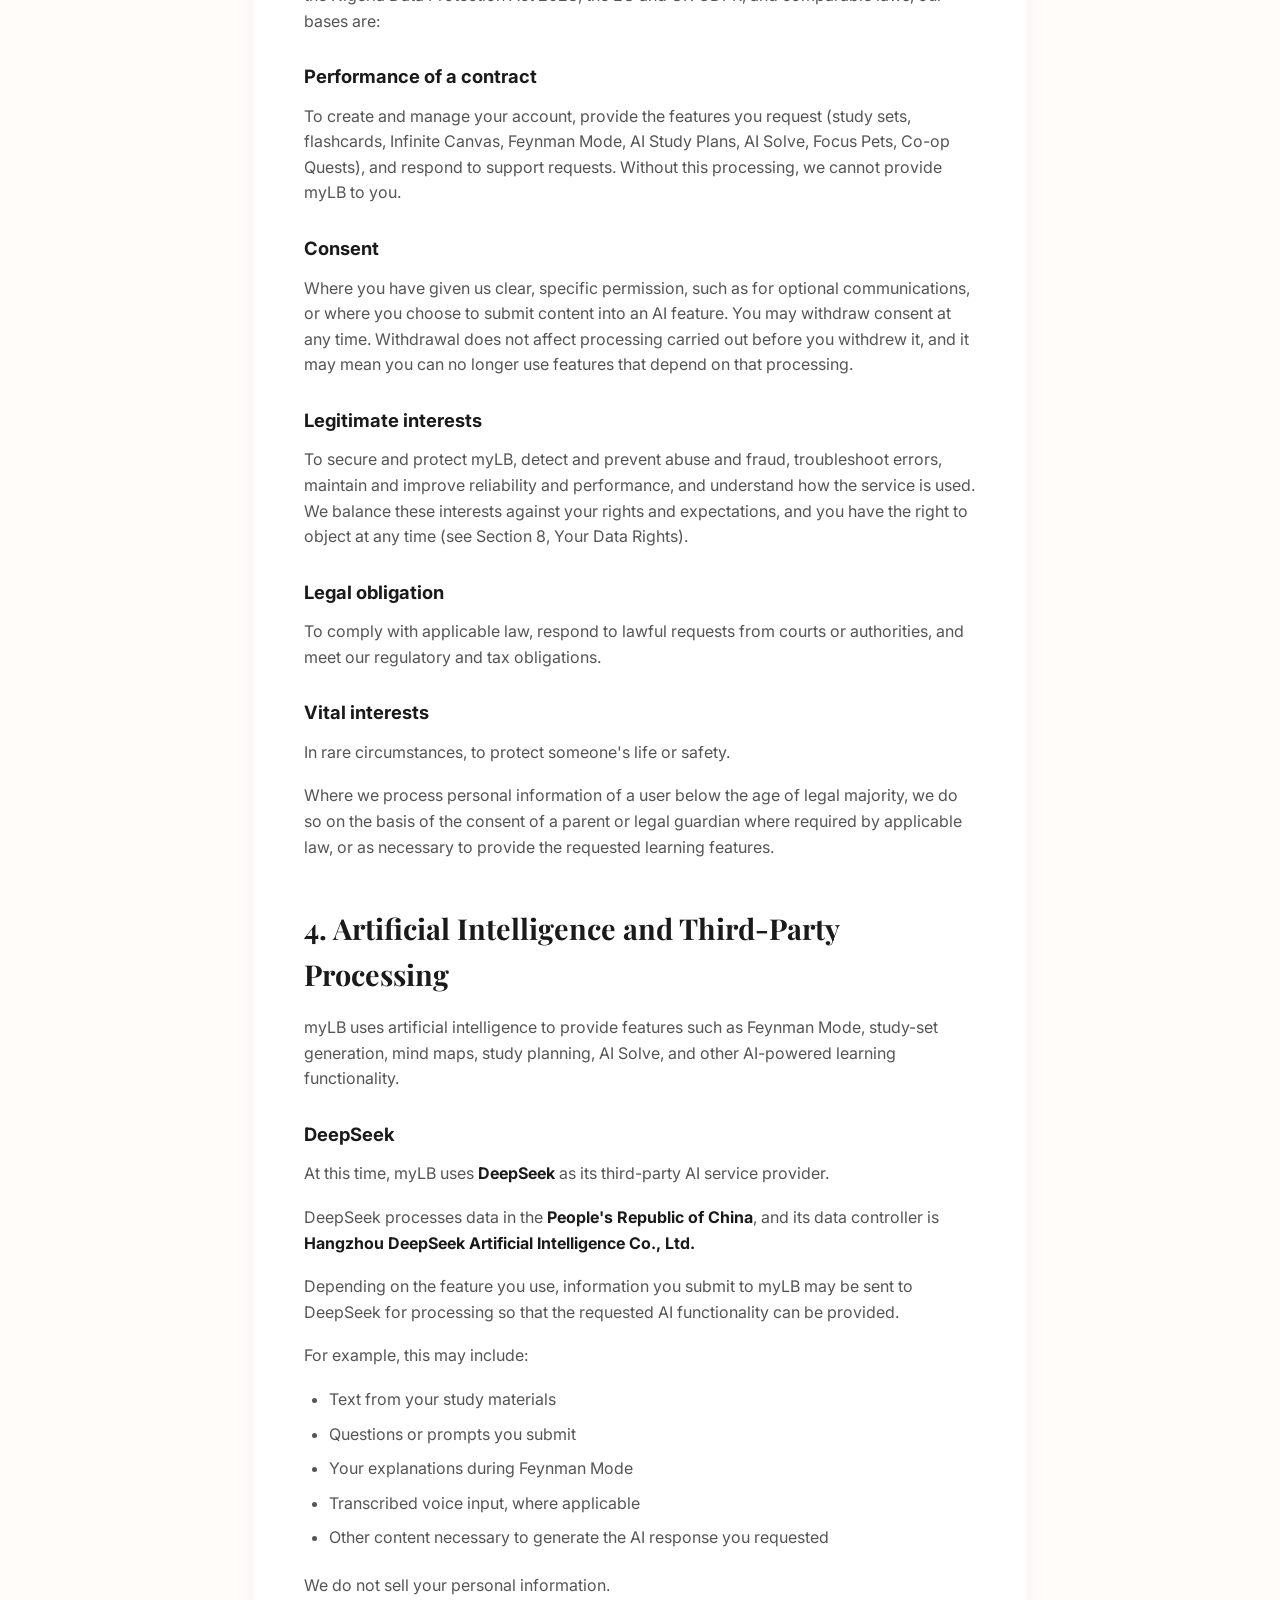
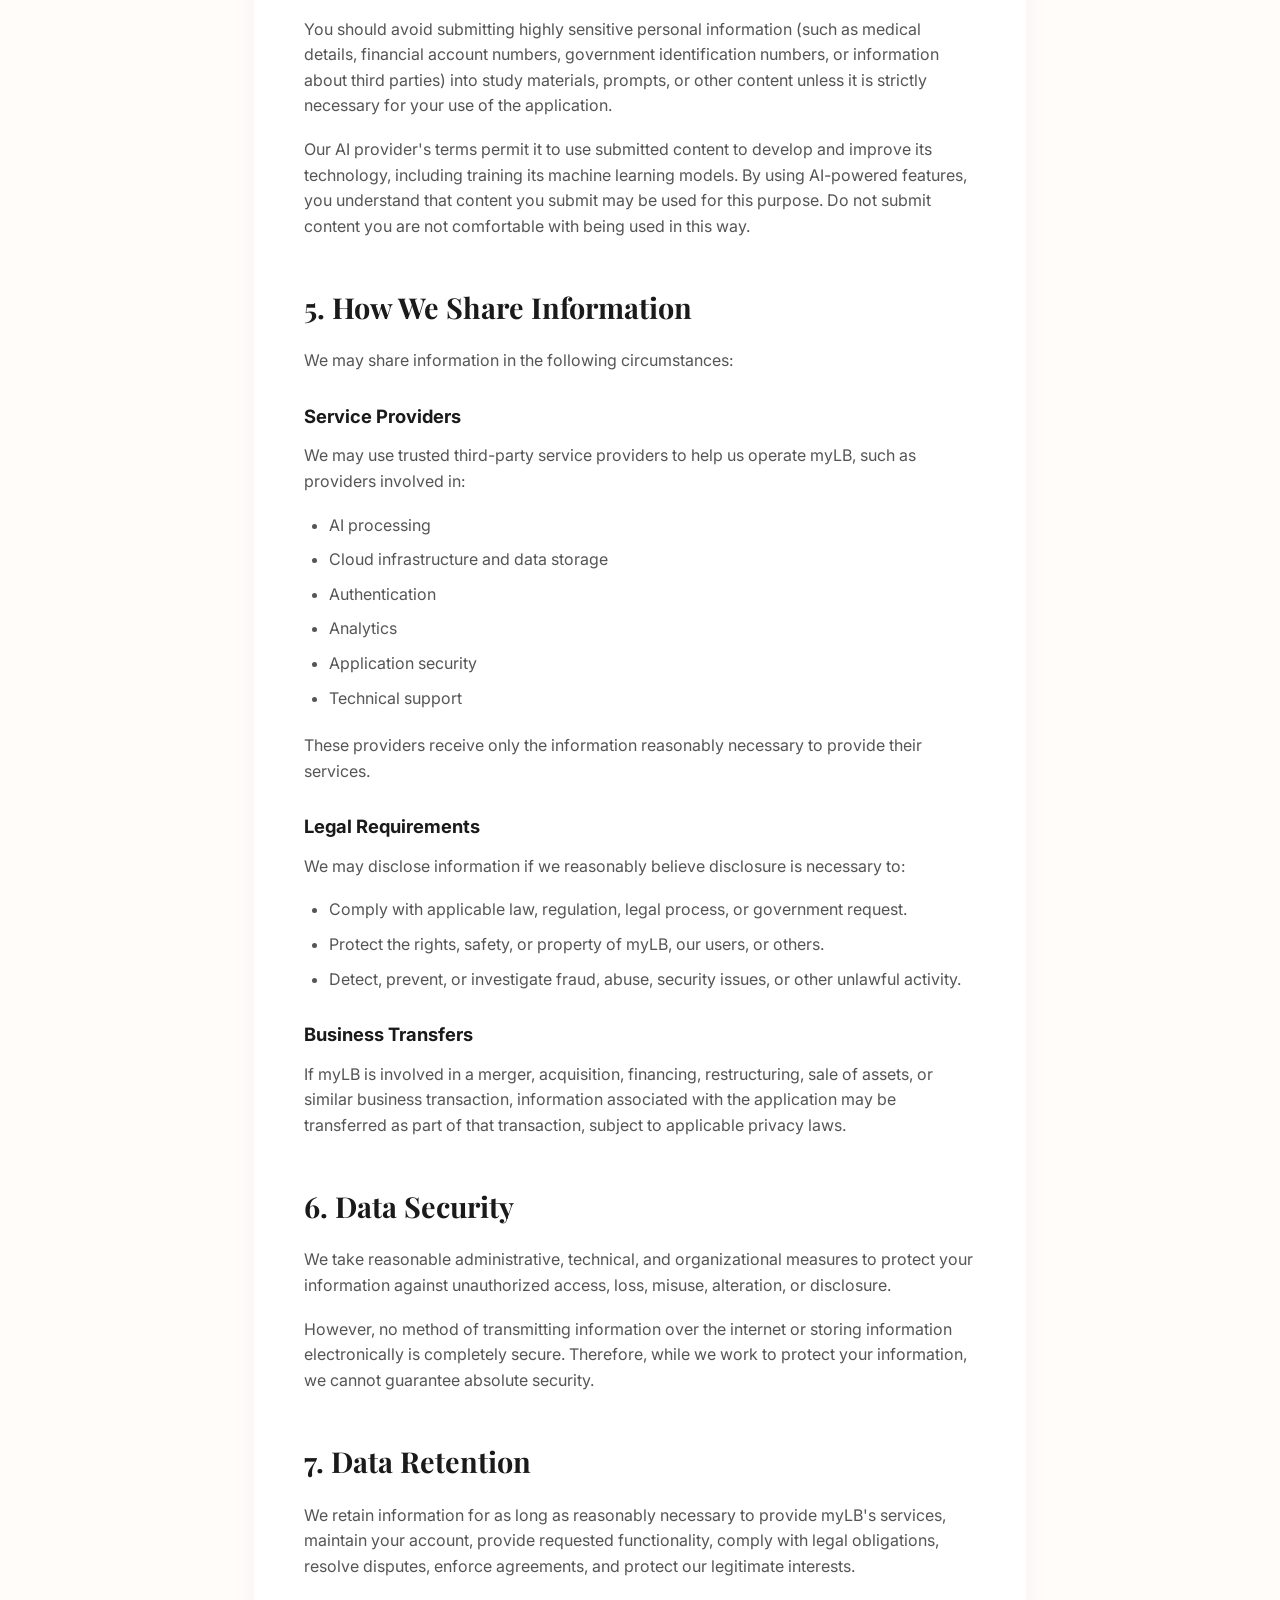
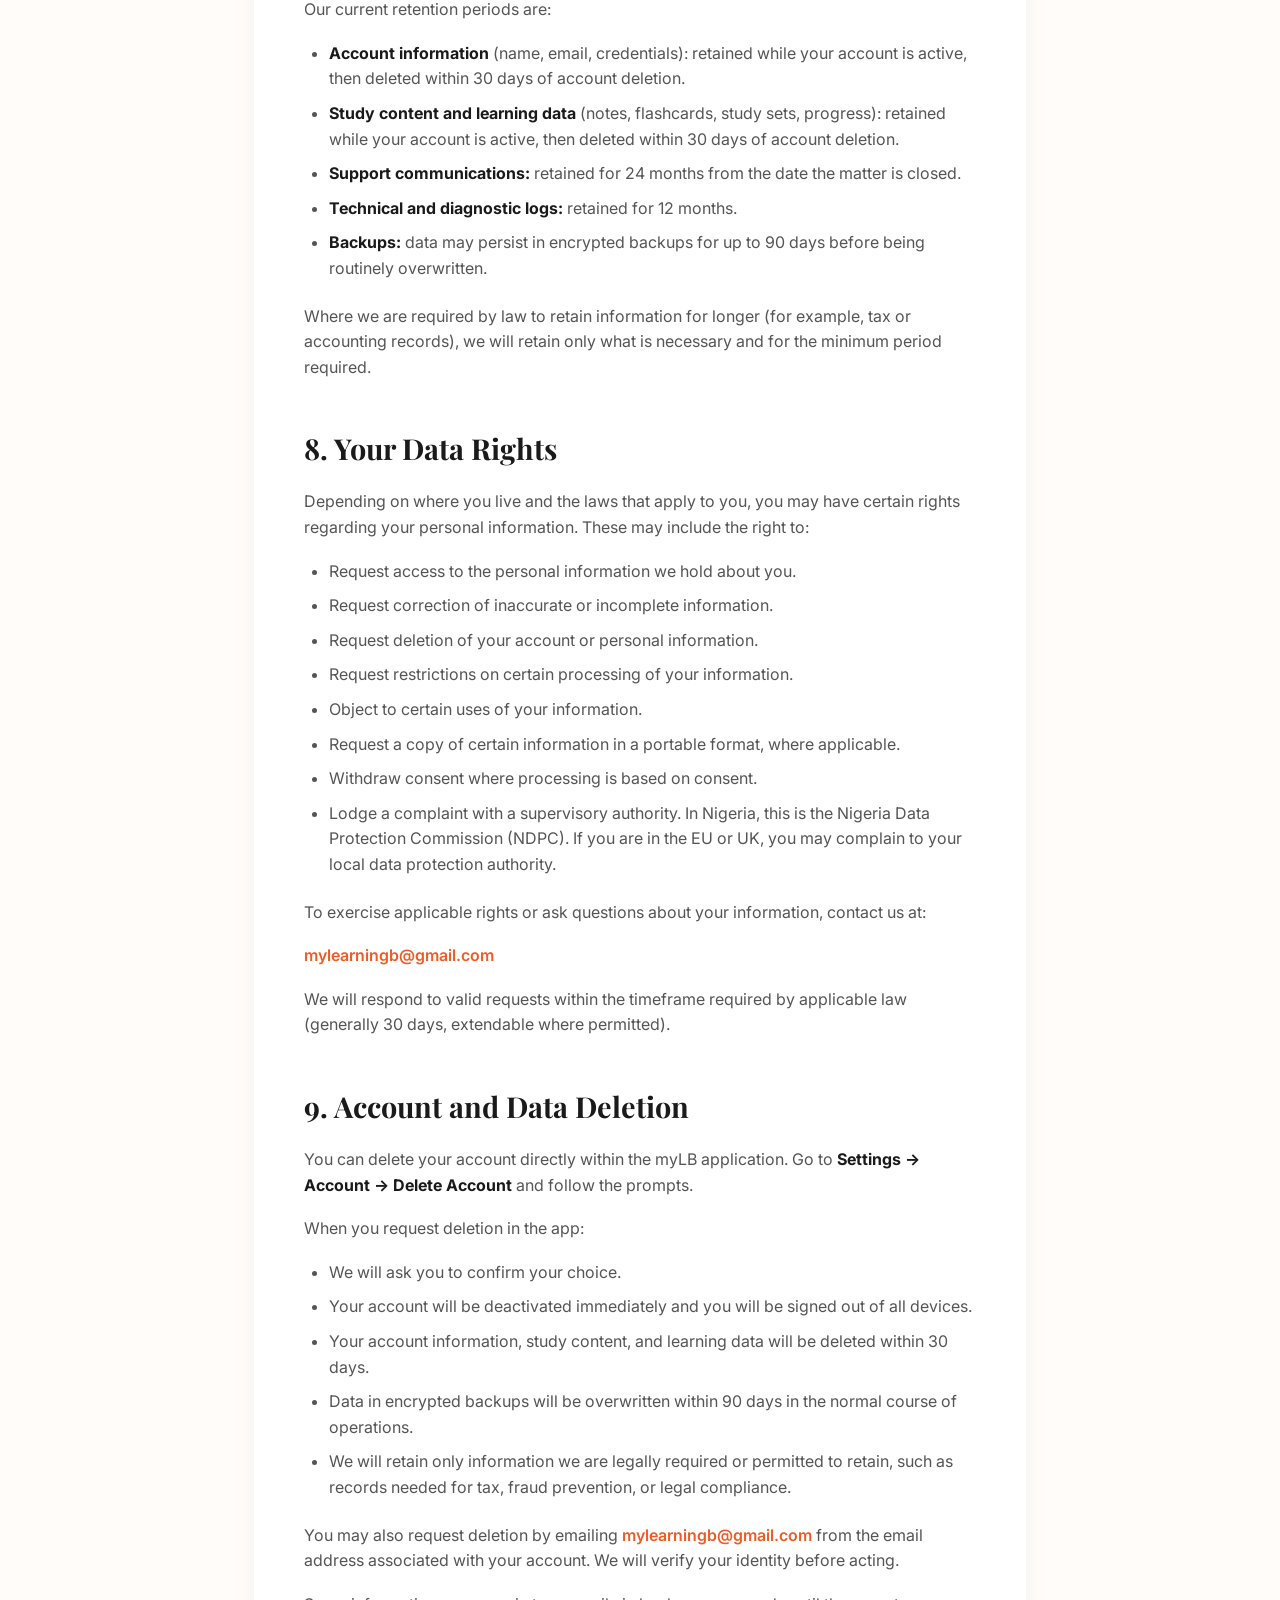
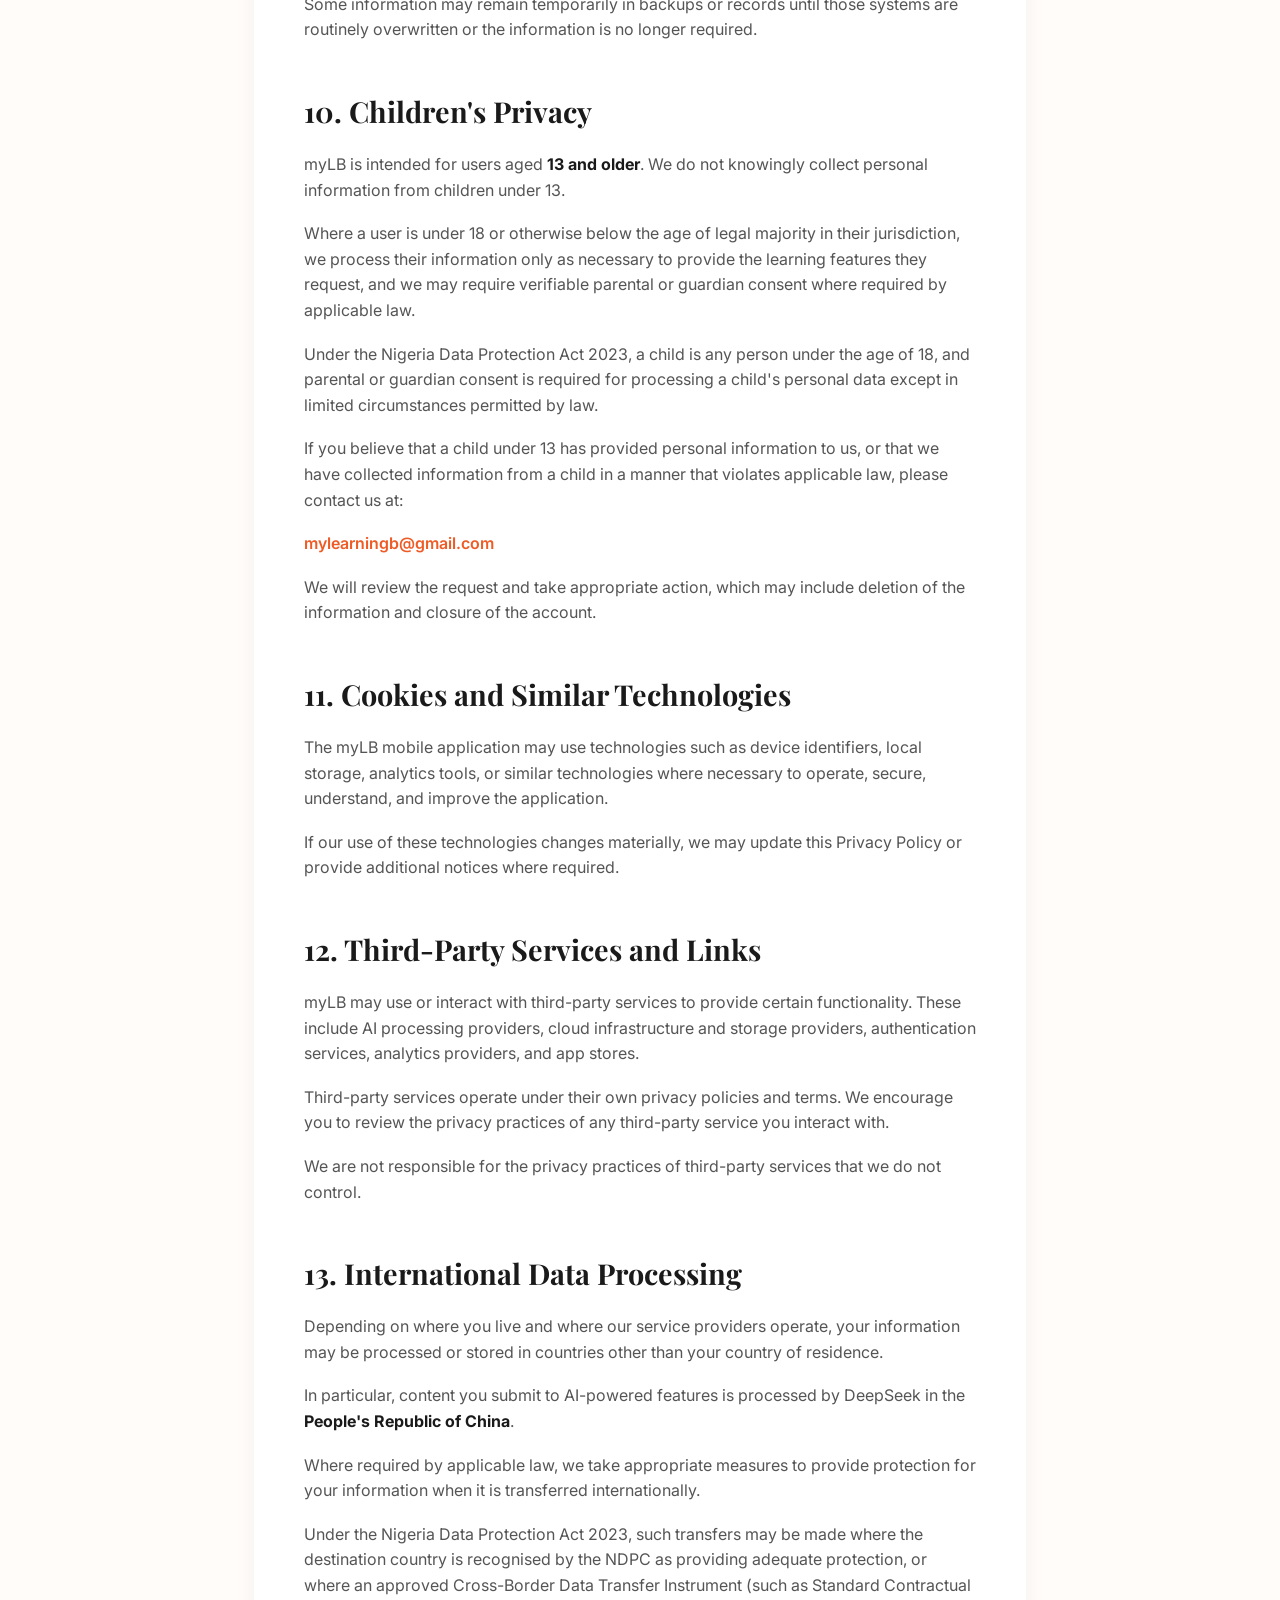
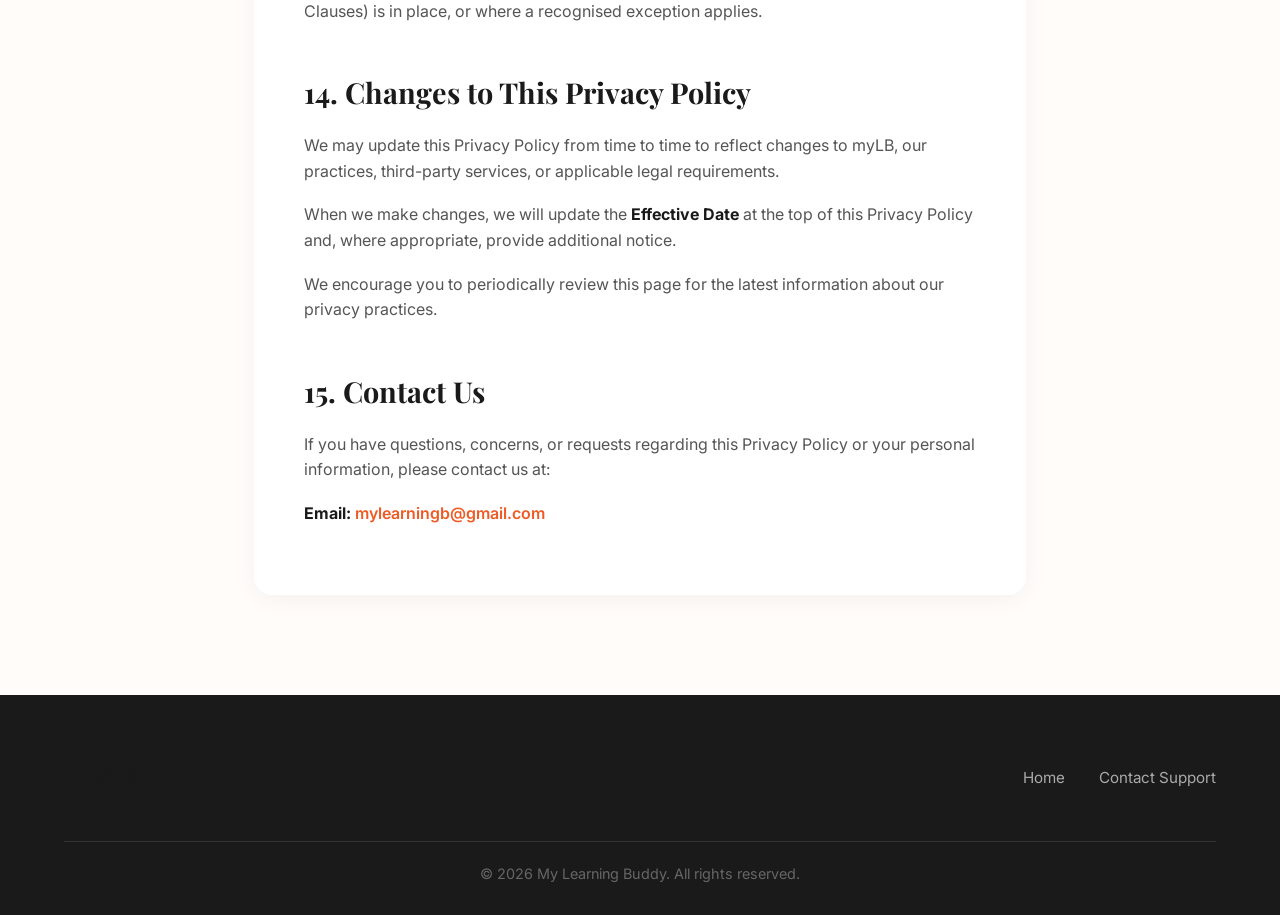
==== commit 30579271: "privacy policy and terms update" ====
--- a/privacy-policy.html
+++ b/privacy-policy.html
@@ -10,7 +10,7 @@
 
     <meta name="theme-color" content="#EF5B25">
 
-    <title>myLB | Privacy Policy</title>
+    <title>My Learning Buddy | Privacy Policy</title>
 
     <link rel="stylesheet" href="style.css">
 
@@ -130,7 +130,7 @@
     <nav class="navbar" aria-label="Main Navigation">
 
         <a href="index.html" class="logo" aria-label="myLB Home">
-            <img src="assets/logo.svg" alt="MyLB Logo" srcset="" width="25%">
+            <img src="assets/logo.svg" alt="MyLB Logo" width="25%">
         </a>
 
         <div class="nav-links">
@@ -168,7 +168,7 @@
             <article class="privacy-content">
 
                 <p>
-                    Welcome to <strong>myLB (My Learning Buddy)</strong>.
+                    Welcome to <strong>My Learning Buddy</strong>.
                     We respect your privacy and are committed to protecting
                     the information you provide when using the myLB mobile
                     application.
@@ -352,7 +352,70 @@
 
 
                 <!-- 3 -->
-                <h2>3. Artificial Intelligence and Third-Party Processing</h2>
+                <h2>3. Legal Bases for Processing</h2>
+
+                <p>
+                    We process your personal information only where we have
+                    a lawful basis to do so. Under the Nigeria Data Protection
+                    Act 2023, the EU and UK GDPR, and comparable laws, our bases are:
+                </p>
+
+                <h3>Performance of a contract</h3>
+
+                <p>
+                    To create and manage your account, provide the features
+                    you request (study sets, flashcards, Infinite Canvas,
+                    Feynman Mode, AI Study Plans, AI Solve, Focus Pets,
+                    Co-op Quests), and respond to support requests.
+                    Without this processing, we cannot provide myLB to you.
+                </p>
+
+                <h3>Consent</h3>
+
+                <p>
+                    Where you have given us clear, specific permission, such
+                    as for optional communications, or where you choose to
+                    submit content into an AI feature. You may withdraw
+                    consent at any time. Withdrawal does not affect processing
+                    carried out before you withdrew it, and it may mean you
+                    can no longer use features that depend on that processing.
+                </p>
+
+                <h3>Legitimate interests</h3>
+
+                <p>
+                    To secure and protect myLB, detect and prevent abuse and
+                    fraud, troubleshoot errors, maintain and improve reliability
+                    and performance, and understand how the service is used.
+                    We balance these interests against your rights and expectations,
+                    and you have the right to object at any time (see Section 8,
+                    Your Data Rights).
+                </p>
+
+                <h3>Legal obligation</h3>
+
+                <p>
+                    To comply with applicable law, respond to lawful requests
+                    from courts or authorities, and meet our regulatory and
+                    tax obligations.
+                </p>
+
+                <h3>Vital interests</h3>
+
+                <p>
+                    In rare circumstances, to protect someone's life or safety.
+                </p>
+
+                <p>
+                    Where we process personal information of a user below the
+                    age of legal majority, we do so on the basis of the consent
+                    of a parent or legal guardian where required by applicable
+                    law, or as necessary to provide the requested learning features.
+                </p>
+
+
+                <!-- 4 -->
+                <h2>4. Artificial Intelligence and Third-Party Processing</h2>
 
                 <p>
                     myLB uses artificial intelligence to provide features such
@@ -366,6 +429,12 @@
                 <p>
                     At this time, myLB uses <strong>DeepSeek</strong> as its
                     third-party AI service provider.
+                </p>
+
+                <p>
+                    DeepSeek processes data in the <strong>People's Republic
+                    of China</strong>, and its data controller is
+                    <strong>Hangzhou DeepSeek Artificial Intelligence Co., Ltd.</strong>
                 </p>
 
                 <p>
@@ -387,25 +456,30 @@
                 </ul>
 
                 <p>
-                    We do not use your study content for purposes unrelated
-                    to providing or improving the functionality of myLB unless
-                    otherwise explained in this Privacy Policy.
-                </p>
-
-                <p>
-                    We do <strong>not sell your personal information</strong>
-                    to third-party AI providers.
+                    We do not sell your personal information.
                 </p>
 
                 <p>
                     You should avoid submitting highly sensitive personal
-                    information into study materials, prompts, or other content
-                    unless it is necessary for your use of the application.
-                </p>
-
-
-                <!-- 4 -->
-                <h2>4. How We Share Information</h2>
+                    information (such as medical details, financial account
+                    numbers, government identification numbers, or information
+                    about third parties) into study materials, prompts, or
+                    other content unless it is strictly necessary for your
+                    use of the application.
+                </p>
+
+                <p>
+                    Our AI provider's terms permit it to use submitted content
+                    to develop and improve its technology, including training
+                    its machine learning models. By using AI-powered features,
+                    you understand that content you submit may be used for
+                    this purpose. Do not submit content you are not comfortable
+                    with being used in this way.
+                </p>
+
+
+                <!-- 5 -->
+                <h2>5. How We Share Information</h2>
 
                 <p>
                     We may share information in the following circumstances:
@@ -470,8 +544,8 @@
                 </p>
 
 
-                <!-- 5 -->
-                <h2>5. Data Security</h2>
+                <!-- 6 -->
+                <h2>6. Data Security</h2>
 
                 <p>
                     We take reasonable administrative, technical, and
@@ -488,8 +562,8 @@
                 </p>
 
 
-                <!-- 6 -->
-                <h2>6. Data Retention</h2>
+                <!-- 7 -->
+                <h2>7. Data Retention</h2>
 
                 <p>
                     We retain information for as long as reasonably necessary
@@ -500,36 +574,89 @@
                 </p>
 
                 <p>
-                    When information is no longer reasonably required, we may
-                    delete it or anonymize it, subject to applicable legal
-                    and technical requirements.
-                </p>
-
-
-                <!-- 7 -->
-                <h2>7. Your Data Rights</h2>
+                    Our current retention periods are:
+                </p>
+
+                <ul>
+                    <li>
+                        <strong>Account information</strong> (name, email,
+                        credentials): retained while your account is active,
+                        then deleted within 30 days of account deletion.
+                    </li>
+
+                    <li>
+                        <strong>Study content and learning data</strong>
+                        (notes, flashcards, study sets, progress): retained
+                        while your account is active, then deleted within
+                        30 days of account deletion.
+                    </li>
+
+                    <li>
+                        <strong>Support communications:</strong> retained for
+                        24 months from the date the matter is closed.
+                    </li>
+
+                    <li>
+                        <strong>Technical and diagnostic logs:</strong>
+                        retained for 12 months.
+                    </li>
+
+                    <li>
+                        <strong>Backups:</strong> data may persist in encrypted
+                        backups for up to 90 days before being routinely overwritten.
+                    </li>
+                </ul>
+
+                <p>
+                    Where we are required by law to retain information for
+                    longer (for example, tax or accounting records), we will
+                    retain only what is necessary and for the minimum period
+                    required.
+                </p>
+
+
+                <!-- 8 -->
+                <h2>8. Your Data Rights</h2>
 
                 <p>
                     Depending on where you live and the laws that apply to you,
                     you may have certain rights regarding your personal information.
-                </p>
-
-                <p>
                     These may include the right to:
                 </p>
 
                 <ul>
                     <li>Request access to the personal information we hold about you.</li>
-                    <li>Request correction of inaccurate or incomplete information.</li>
-                    <li>Request deletion of your account or personal information.</li>
-                    <li>Request restrictions on certain processing of your information.</li>
-                    <li>Object to certain uses of your information.</li>
+
+                    <li>
+                        Request correction of inaccurate or incomplete information.
+                    </li>
+
+                    <li>
+                        Request deletion of your account or personal information.
+                    </li>
+
+                    <li>
+                        Request restrictions on certain processing of your information.
+                    </li>
+
+                    <li>
+                        Object to certain uses of your information.
+                    </li>
+
                     <li>
                         Request a copy of certain information in a portable
                         format, where applicable.
                     </li>
+
                     <li>
                         Withdraw consent where processing is based on consent.
+                    </li>
+
+                    <li>
+                        Lodge a complaint with a supervisory authority.
+                        In Nigeria, this is the Nigeria Data Protection
+                        Commission (NDPC). If you are in the EU or UK, you
+                        may complain to your local data protection authority.
                     </li>
                 </ul>
 
@@ -545,55 +672,97 @@
                     </a>
                 </p>
 
-
-                <!-- 8 -->
-                <h2>8. Account and Data Deletion</h2>
-
-                <p>
-                    You may request deletion of your myLB account and associated
-                    personal information by contacting us at:
-                </p>
-
-                <p>
+                <p>
+                    We will respond to valid requests within the timeframe
+                    required by applicable law (generally 30 days, extendable
+                    where permitted).
+                </p>
+
+
+                <!-- 9 -->
+                <h2>9. Account and Data Deletion</h2>
+
+                <p>
+                    You can delete your account directly within the myLB
+                    application. Go to <strong>Settings → Account → Delete
+                    Account</strong> and follow the prompts.
+                </p>
+
+                <p>
+                    When you request deletion in the app:
+                </p>
+
+                <ul>
+                    <li>We will ask you to confirm your choice.</li>
+
+                    <li>
+                        Your account will be deactivated immediately and you
+                        will be signed out of all devices.
+                    </li>
+
+                    <li>
+                        Your account information, study content, and learning
+                        data will be deleted within 30 days.
+                    </li>
+
+                    <li>
+                        Data in encrypted backups will be overwritten within
+                        90 days in the normal course of operations.
+                    </li>
+
+                    <li>
+                        We will retain only information we are legally required
+                        or permitted to retain, such as records needed for
+                        tax, fraud prevention, or legal compliance.
+                    </li>
+                </ul>
+
+                <p>
+                    You may also request deletion by emailing
                     <a class="privacy-email"
                        href="mailto:mylearningb@gmail.com">
                         mylearningb@gmail.com
                     </a>
-                </p>
-
-                <p>
-                    When you request deletion, we will take reasonable steps
-                    to delete or anonymize your information, subject to
-                    information that we are required or permitted to retain
-                    by law.
+                    from the email address associated with your account.
+                    We will verify your identity before acting.
                 </p>
 
                 <p>
                     Some information may remain temporarily in backups or
-                    records until those systems are routinely overwritten or
-                    the information is no longer required.
-                </p>
-
-
-                <!-- 9 -->
-                <h2>9. Children's Privacy</h2>
-
-                <p>
-                    myLB is a general-purpose learning application and is
-                    <strong>not specifically directed toward children.</strong>
-                </p>
-
-                <p>
-                    We do not knowingly design the service to collect personal
-                    information from children for purposes unrelated to
-                    providing the requested learning experience.
-                </p>
-
-                <p>
-                    If you believe that a child has provided personal
-                    information to us without appropriate authorization or
-                    that we have collected information from a child in a
-                    manner that violates applicable law, please contact us at:
+                    records until those systems are routinely overwritten
+                    or the information is no longer required.
+                </p>
+
+
+                <!-- 10 -->
+                <h2>10. Children's Privacy</h2>
+
+                <p>
+                    myLB is intended for users aged <strong>13 and older</strong>.
+                    We do not knowingly collect personal information from
+                    children under 13.
+                </p>
+
+                <p>
+                    Where a user is under 18 or otherwise below the age of
+                    legal majority in their jurisdiction, we process their
+                    information only as necessary to provide the learning
+                    features they request, and we may require verifiable
+                    parental or guardian consent where required by applicable law.
+                </p>
+
+                <p>
+                    Under the Nigeria Data Protection Act 2023, a child is
+                    any person under the age of 18, and parental or guardian
+                    consent is required for processing a child's personal
+                    data except in limited circumstances permitted by law.
+                </p>
+
+                <p>
+                    If you believe that a child under 13 has provided personal
+                    information to us, or that we have collected information
+                    from a child in a manner that violates applicable law,
+                    please contact us at:
                 </p>
 
                 <p>
@@ -604,13 +773,14 @@
                 </p>
 
                 <p>
-                    We will review the request and take appropriate action
-                    as required by applicable law.
-                </p>
-
-
-                <!-- 10 -->
-                <h2>10. Cookies and Similar Technologies</h2>
+                    We will review the request and take appropriate action,
+                    which may include deletion of the information and closure
+                    of the account.
+                </p>
+
+
+                <!-- 11 -->
+                <h2>11. Cookies and Similar Technologies</h2>
 
                 <p>
                     The myLB mobile application may use technologies such as
@@ -626,18 +796,20 @@
                 </p>
 
 
-                <!-- 11 -->
-                <h2>11. Third-Party Services and Links</h2>
+                <!-- 12 -->
+                <h2>12. Third-Party Services and Links</h2>
 
                 <p>
                     myLB may use or interact with third-party services to
-                    provide certain functionality.
+                    provide certain functionality. These include AI processing
+                    providers, cloud infrastructure and storage providers,
+                    authentication services, analytics providers, and app stores.
                 </p>
 
                 <p>
                     Third-party services operate under their own privacy
-                    policies and terms. We encourage you to review the
-                    privacy practices of any third-party service you interact with.
+                    policies and terms. We encourage you to review the privacy
+                    practices of any third-party service you interact with.
                 </p>
 
                 <p>
@@ -646,24 +818,39 @@
                 </p>
 
 
-                <!-- 12 -->
-                <h2>12. International Data Processing</h2>
-
-                <p>
-                    Depending on where you live and where our service
-                    providers operate, your information may be processed
-                    or stored in countries other than your country of residence.
-                </p>
-
-                <p>
-                    Where required by applicable law, we will take appropriate
+                <!-- 13 -->
+                <h2>13. International Data Processing</h2>
+
+                <p>
+                    Depending on where you live and where our service providers
+                    operate, your information may be processed or stored in
+                    countries other than your country of residence.
+                </p>
+
+                <p>
+                    In particular, content you submit to AI-powered features
+                    is processed by DeepSeek in the
+                    <strong>People's Republic of China</strong>.
+                </p>
+
+                <p>
+                    Where required by applicable law, we take appropriate
                     measures to provide protection for your information when
                     it is transferred internationally.
                 </p>
 
-
-                <!-- 13 -->
-                <h2>13. Changes to This Privacy Policy</h2>
+                <p>
+                    Under the Nigeria Data Protection Act 2023, such transfers
+                    may be made where the destination country is recognised
+                    by the NDPC as providing adequate protection, or where an
+                    approved Cross-Border Data Transfer Instrument (such as
+                    Standard Contractual Clauses) is in place, or where a
+                    recognised exception applies.
+                </p>
+
+
+                <!-- 14 -->
+                <h2>14. Changes to This Privacy Policy</h2>
 
                 <p>
                     We may update this Privacy Policy from time to time to
@@ -678,13 +865,13 @@
                 </p>
 
                 <p>
-                    We encourage you to periodically review this page for
-                    the latest information about our privacy practices.
-                </p>
-
-
-                <!-- 14 -->
-                <h2>14. Contact Us</h2>
+                    We encourage you to periodically review this page for the
+                    latest information about our privacy practices.
+                </p>
+
+
+                <!-- 15 -->
+                <h2>15. Contact Us</h2>
 
                 <p>
                     If you have questions, concerns, or requests regarding
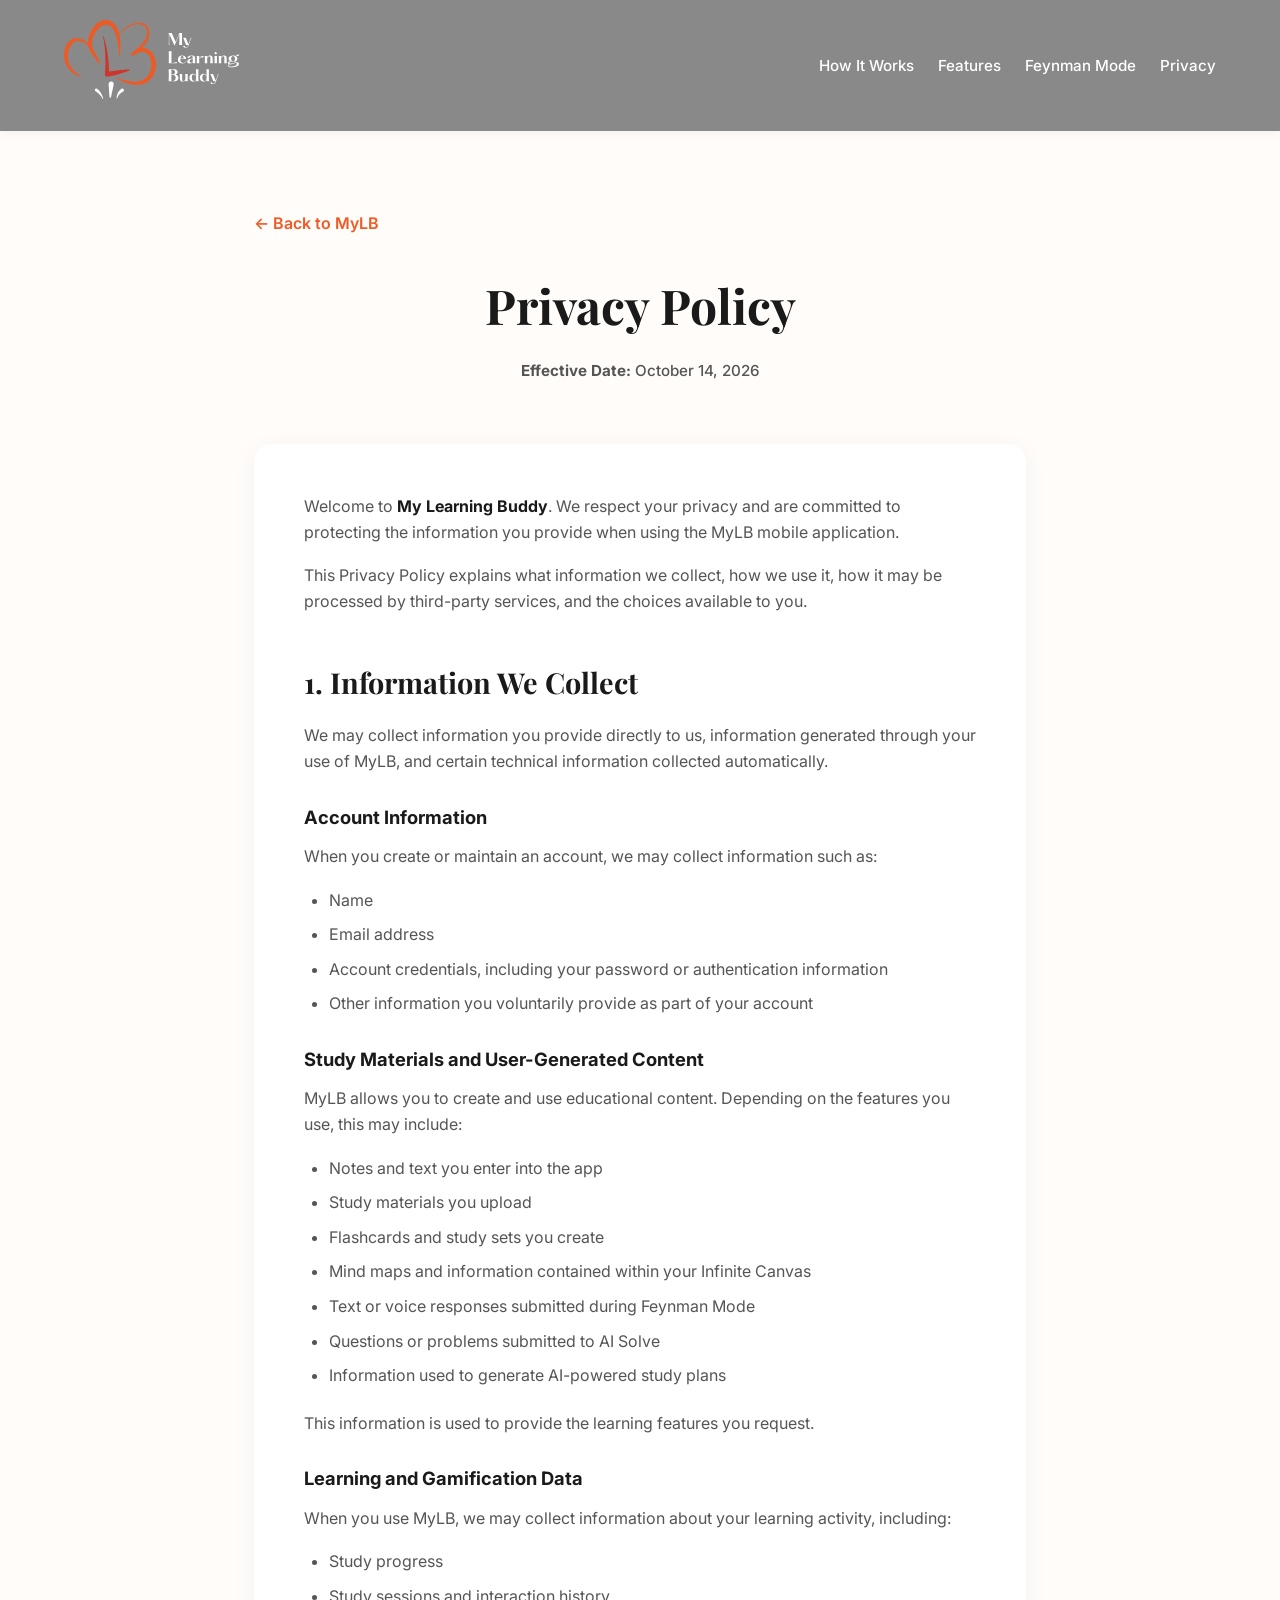
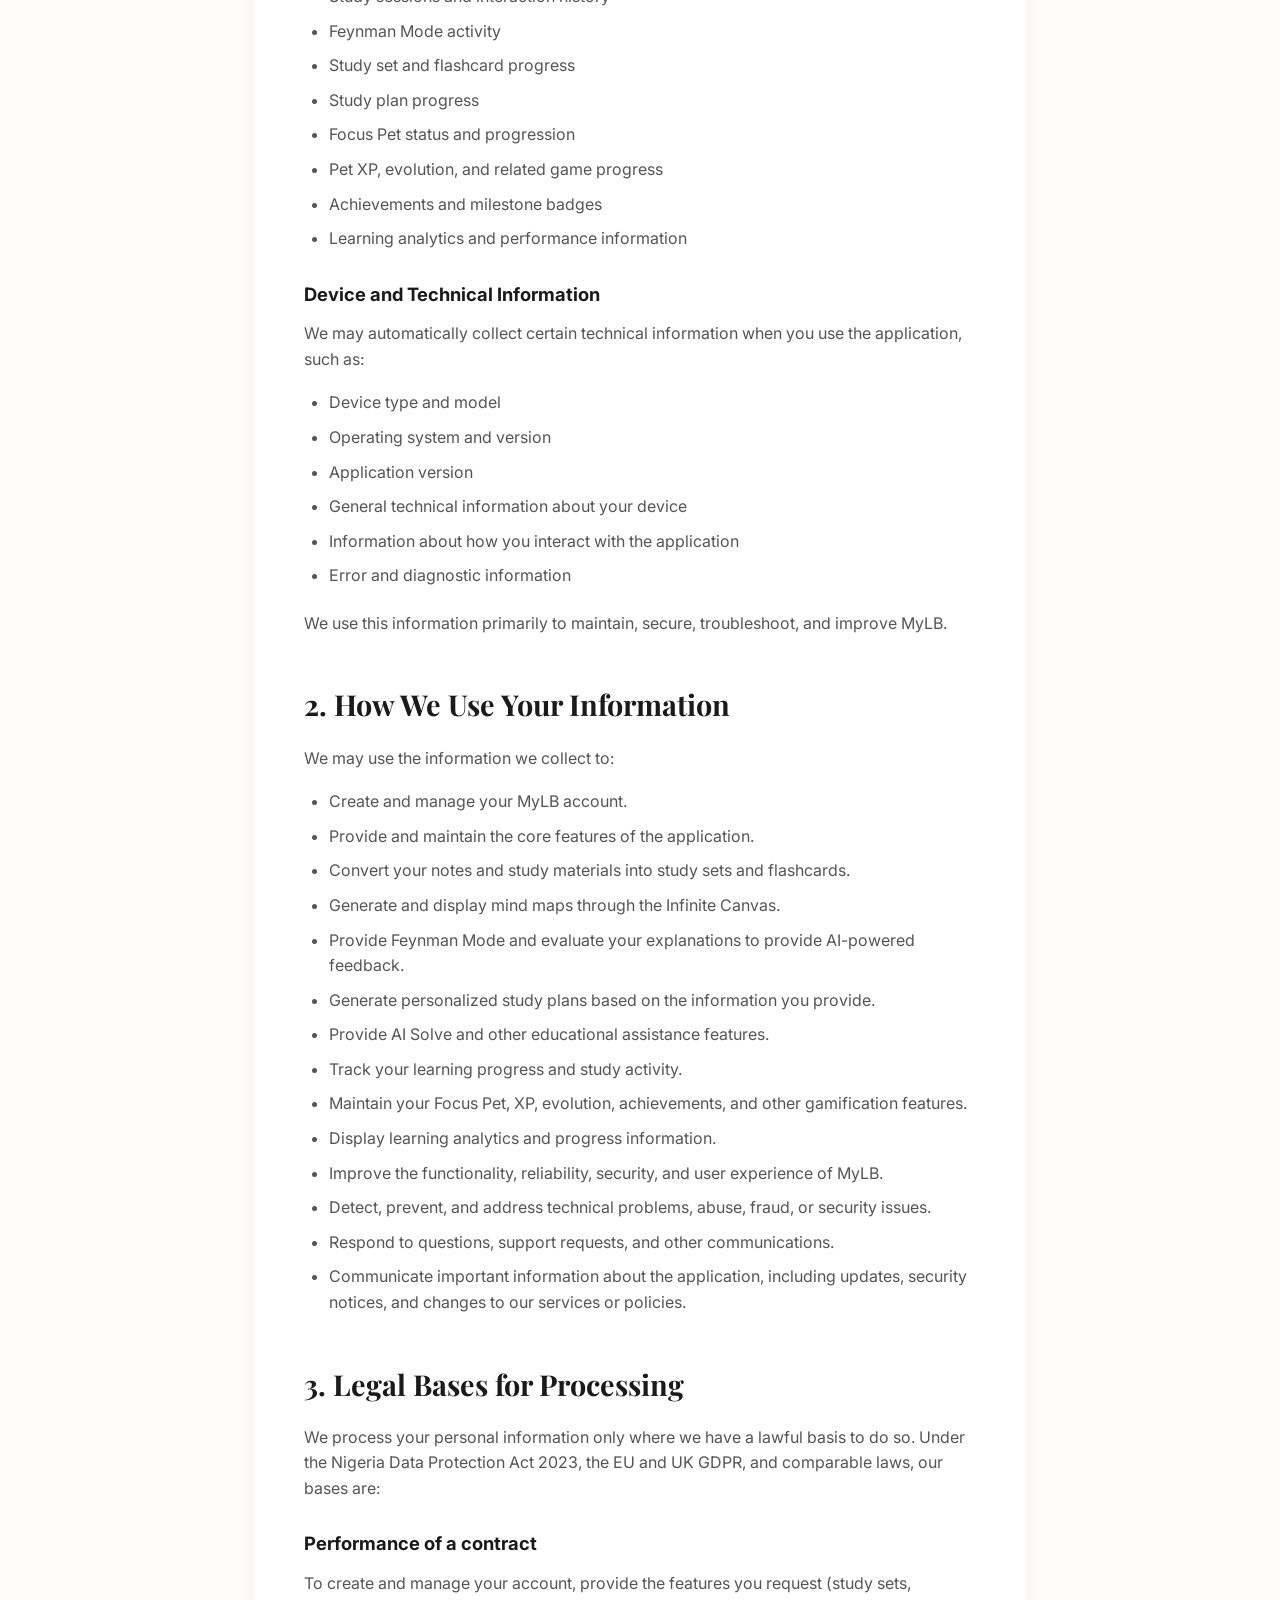
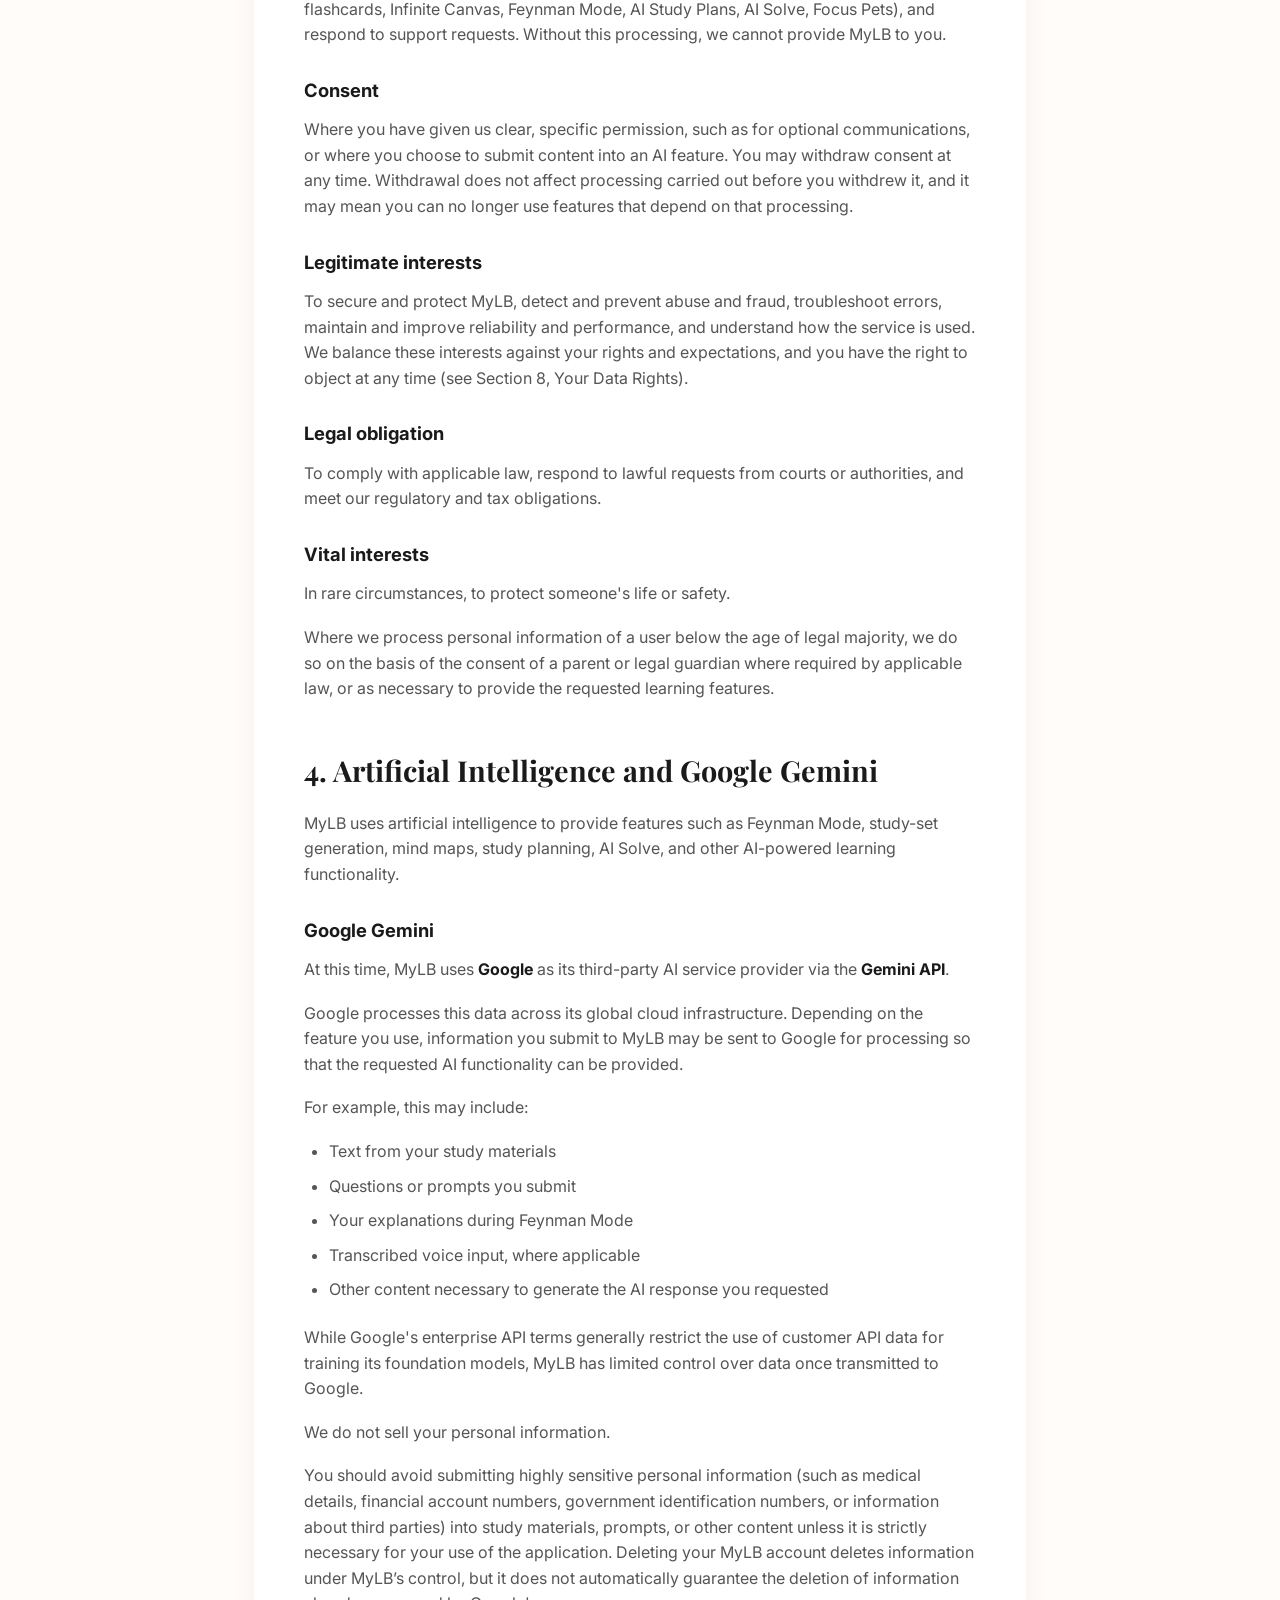
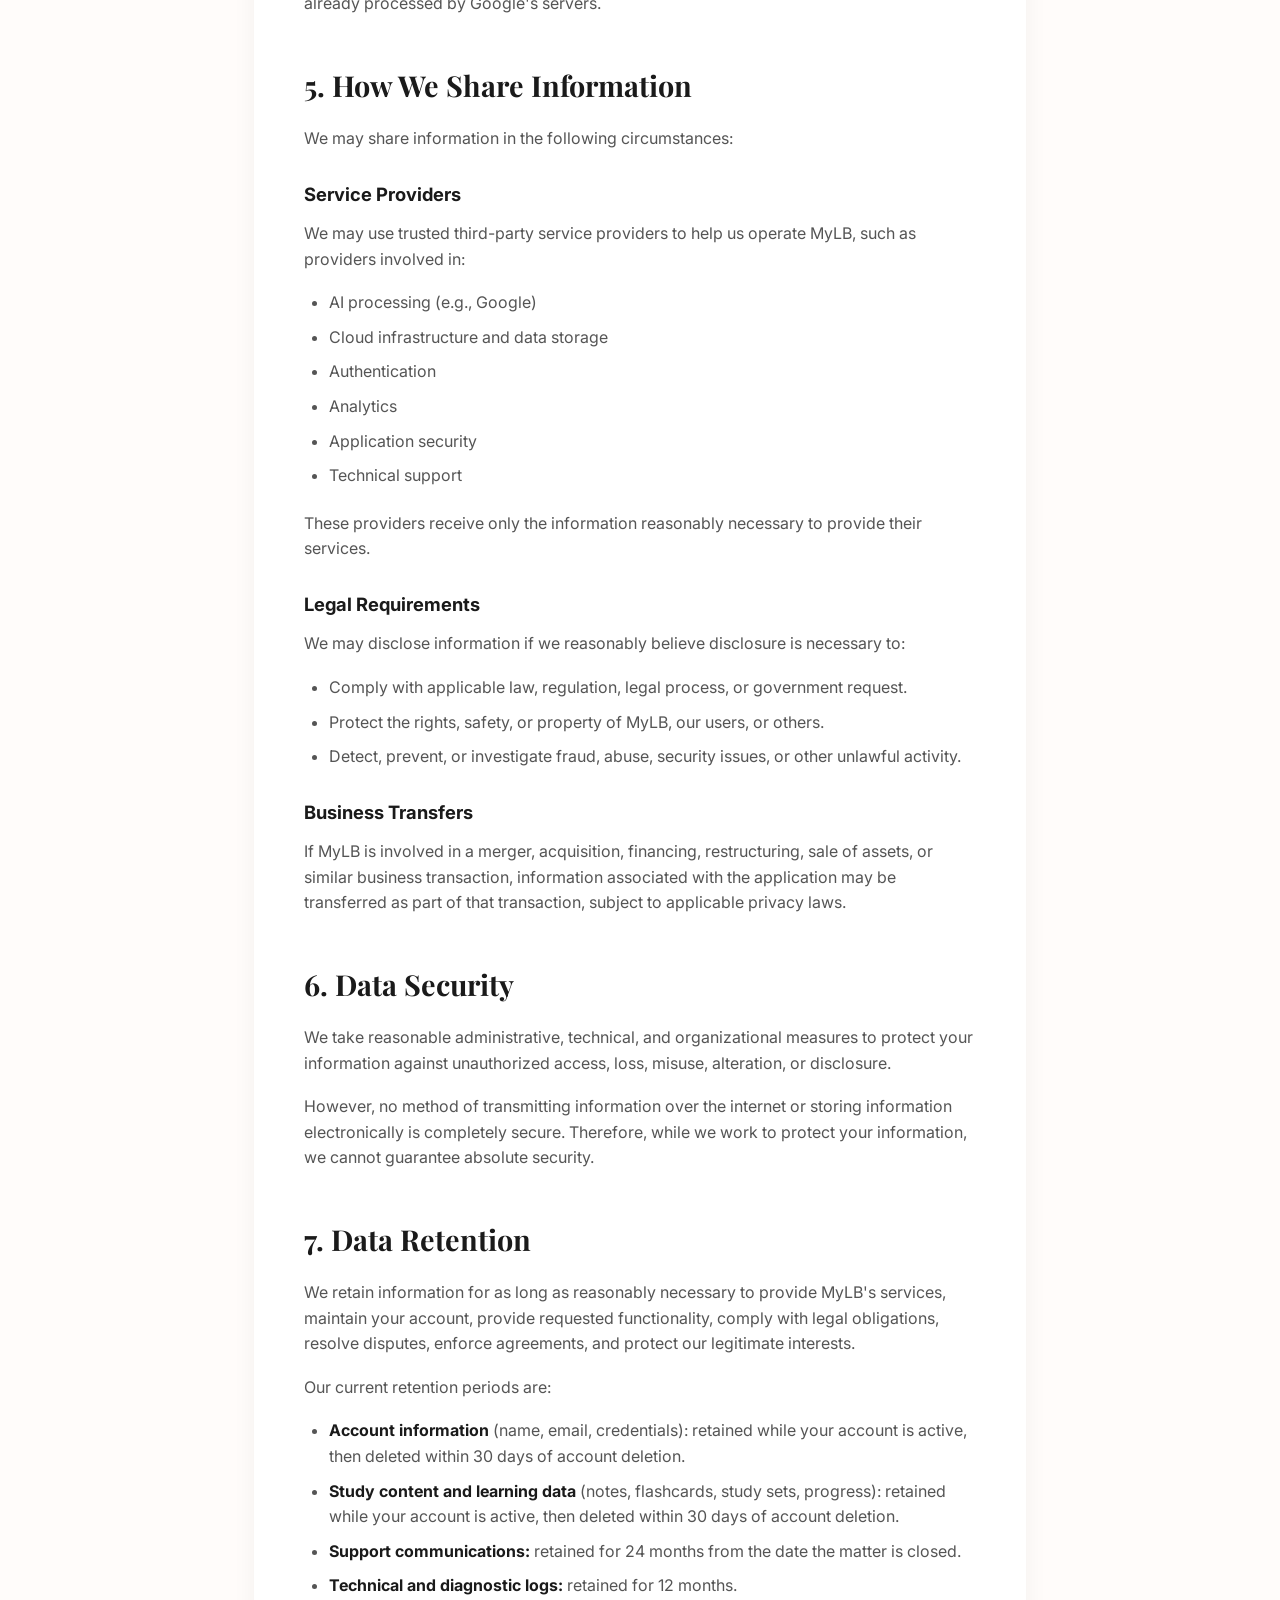
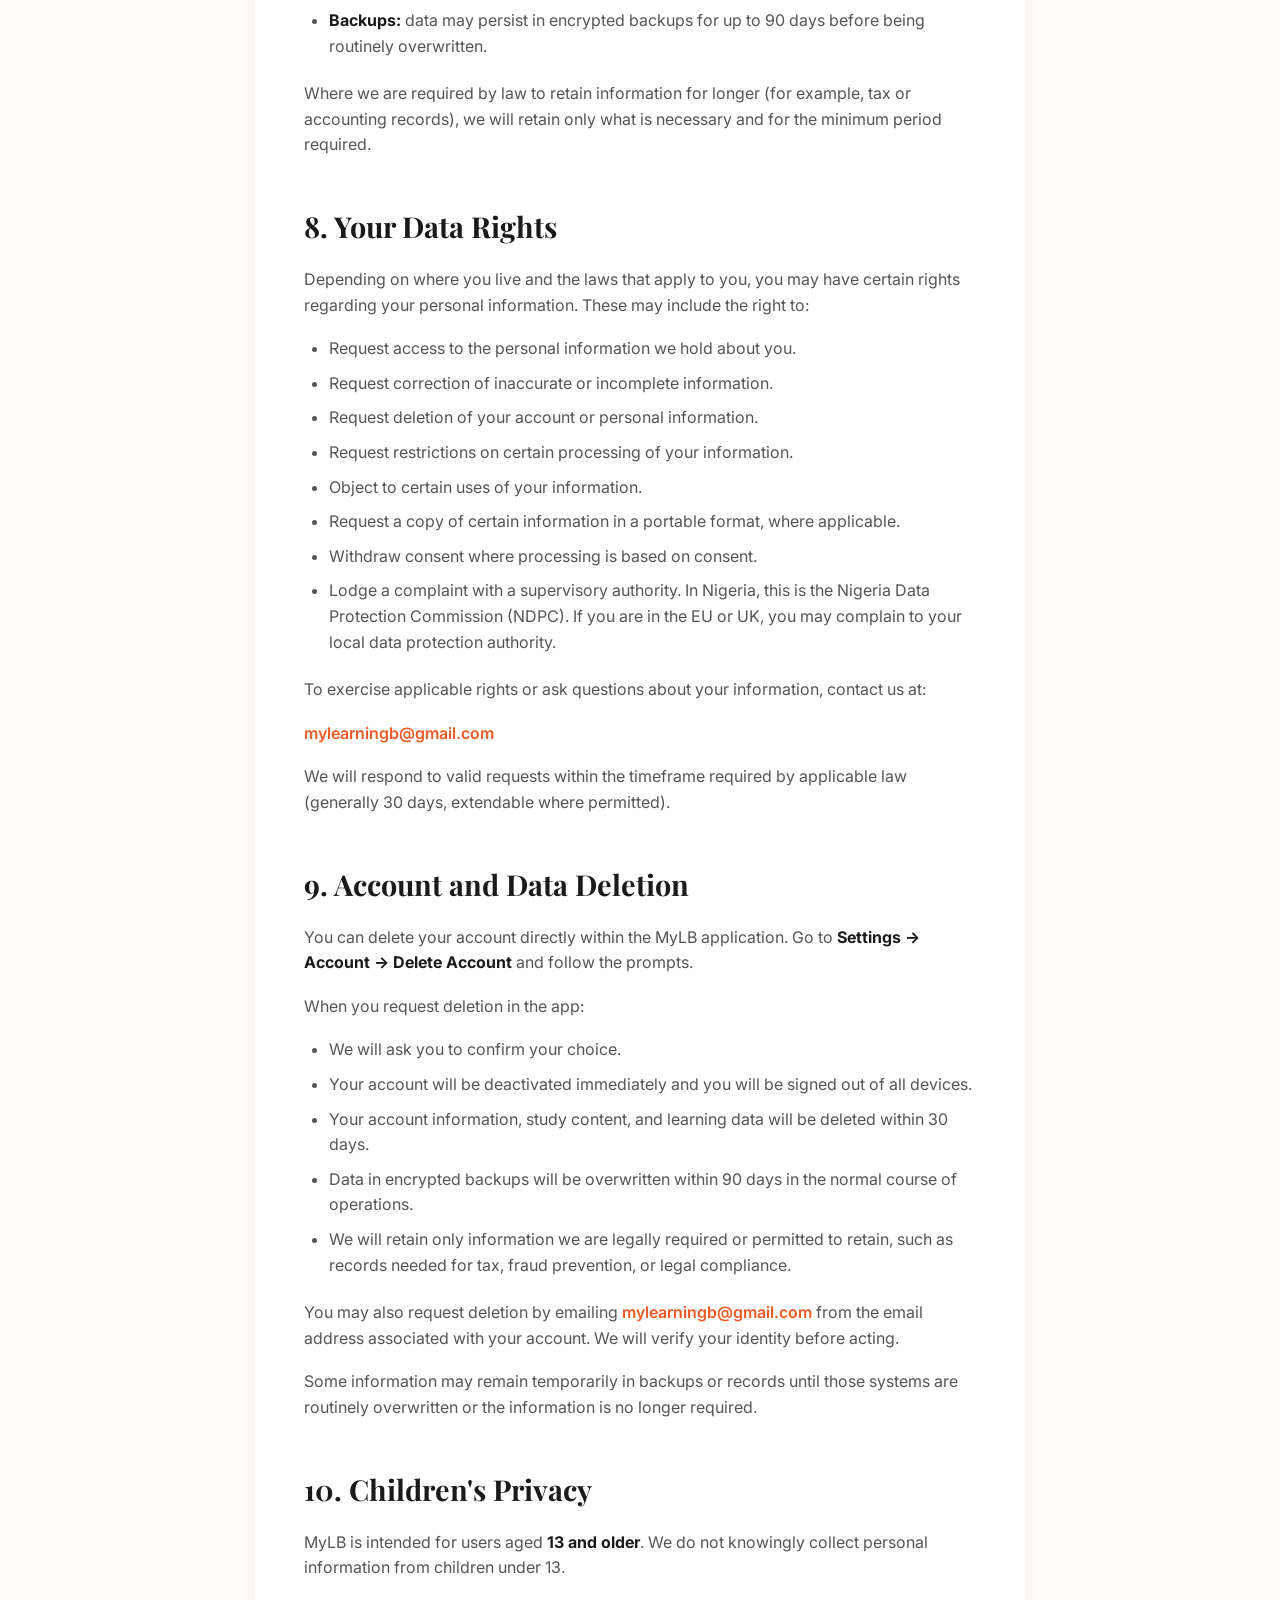
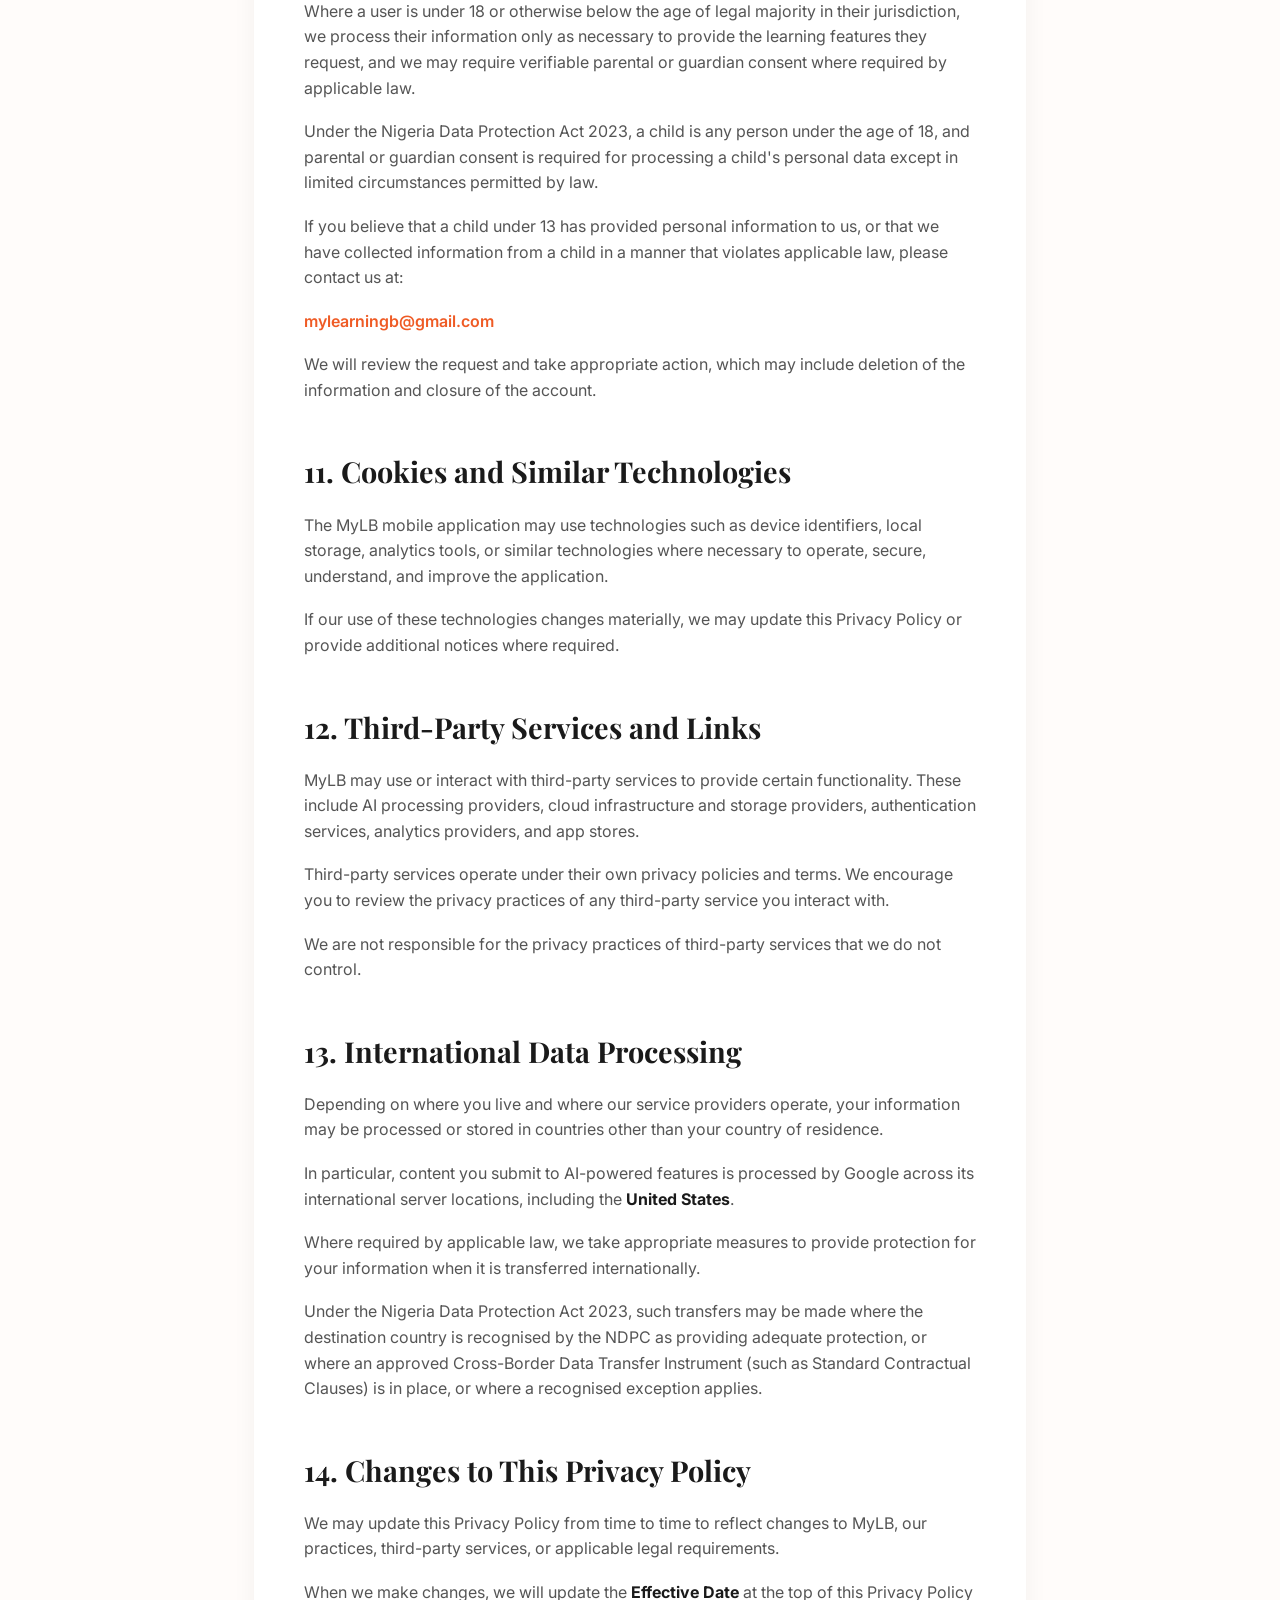
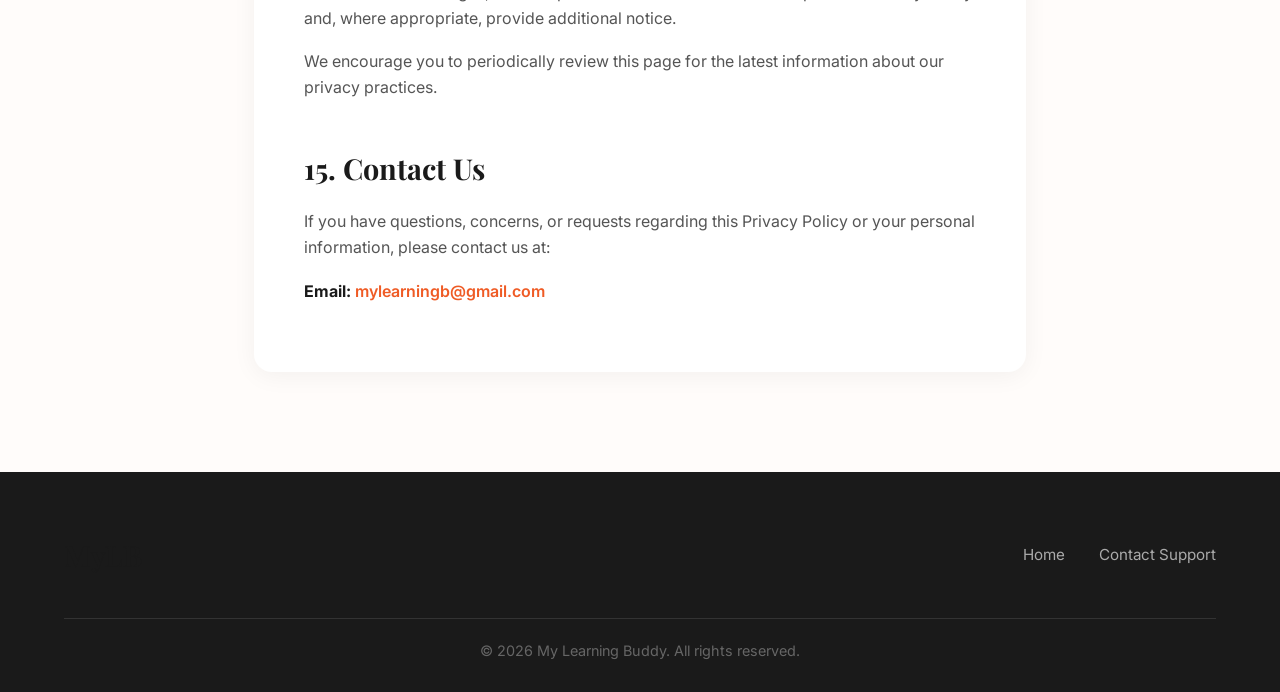
==== commit c22a31b2: "ai migration" ====
--- a/privacy-policy.html
+++ b/privacy-policy.html
@@ -6,7 +6,7 @@
     <meta name="viewport" content="width=device-width, initial-scale=1.0">
 
     <meta name="description"
-        content="Privacy Policy for myLB (My Learning Buddy), an AI-powered learning companion.">
+        content="Privacy Policy for MyLB (My Learning Buddy), an AI-powered learning companion.">
 
     <meta name="theme-color" content="#EF5B25">
 
@@ -129,15 +129,14 @@
     <!-- Navigation -->
     <nav class="navbar" aria-label="Main Navigation">
 
-        <a href="index.html" class="logo" aria-label="myLB Home">
+        <a href="index.html" class="logo" aria-label="MyLB Home">
             <img src="assets/logo.svg" alt="MyLB Logo" width="25%">
         </a>
 
         <div class="nav-links">
-            <a href="#how-it-works">How It Works</a>
-            <a href="#features">Features</a>
-            <a href="#feynman">Feynman Mode</a>
-            <a href="#quests">Co-op Quests</a>
+            <a href="index.html#how-it-works">How It Works</a>
+            <a href="index.html#features">Features</a>
+            <a href="index.html#feynman">Feynman Mode</a>
             <a href="privacy-policy.html">Privacy</a>
         </div>
 
@@ -149,7 +148,7 @@
         <div class="privacy-page">
 
             <a href="index.html" class="privacy-back">
-                ← Back to myLB
+                ← Back to MyLB
             </a>
 
             <header class="privacy-header">
@@ -159,7 +158,7 @@
                 </h1>
 
                 <p class="effective-date">
-                    <strong>Effective Date:</strong> October 4, 2026
+                    <strong>Effective Date:</strong> October 14, 2026
                 </p>
 
             </header>
@@ -170,7 +169,7 @@
                 <p>
                     Welcome to <strong>My Learning Buddy</strong>.
                     We respect your privacy and are committed to protecting
-                    the information you provide when using the myLB mobile
+                    the information you provide when using the MyLB mobile
                     application.
                 </p>
 
@@ -186,7 +185,7 @@
 
                 <p>
                     We may collect information you provide directly to us,
-                    information generated through your use of myLB, and
+                    information generated through your use of MyLB, and
                     certain technical information collected automatically.
                 </p>
 
@@ -209,7 +208,7 @@
                 <h3>Study Materials and User-Generated Content</h3>
 
                 <p>
-                    myLB allows you to create and use educational content.
+                    MyLB allows you to create and use educational content.
                     Depending on the features you use, this may include:
                 </p>
 
@@ -232,7 +231,7 @@
                 <h3>Learning and Gamification Data</h3>
 
                 <p>
-                    When you use myLB, we may collect information about your
+                    When you use MyLB, we may collect information about your
                     learning activity, including:
                 </p>
 
@@ -245,9 +244,6 @@
                     <li>Focus Pet status and progression</li>
                     <li>Pet XP, evolution, and related game progress</li>
                     <li>Achievements and milestone badges</li>
-                    <li>Trophy Room information</li>
-                    <li>Co-op Quest participation and progress</li>
-                    <li>Group challenge contributions and Group Relics</li>
                     <li>Learning analytics and performance information</li>
                 </ul>
 
@@ -270,7 +266,7 @@
 
                 <p>
                     We use this information primarily to maintain, secure,
-                    troubleshoot, and improve myLB.
+                    troubleshoot, and improve MyLB.
                 </p>
 
 
@@ -282,7 +278,7 @@
                 </p>
 
                 <ul>
-                    <li>Create and manage your myLB account.</li>
+                    <li>Create and manage your MyLB account.</li>
 
                     <li>
                         Provide and maintain the core features of the application.
@@ -321,17 +317,12 @@
                     </li>
 
                     <li>
-                        Provide co-op quests, group challenges, shared progress,
-                        and Group Relics.
-                    </li>
-
-                    <li>
                         Display learning analytics and progress information.
                     </li>
 
                     <li>
                         Improve the functionality, reliability, security,
-                        and user experience of myLB.
+                        and user experience of MyLB.
                     </li>
 
                     <li>
@@ -365,9 +356,8 @@
                 <p>
                     To create and manage your account, provide the features
                     you request (study sets, flashcards, Infinite Canvas,
-                    Feynman Mode, AI Study Plans, AI Solve, Focus Pets,
-                    Co-op Quests), and respond to support requests.
-                    Without this processing, we cannot provide myLB to you.
+                    Feynman Mode, AI Study Plans, AI Solve, Focus Pets), and respond to support requests.
+                    Without this processing, we cannot provide MyLB to you.
                 </p>
 
                 <h3>Consent</h3>
@@ -384,7 +374,7 @@
                 <h3>Legitimate interests</h3>
 
                 <p>
-                    To secure and protect myLB, detect and prevent abuse and
+                    To secure and protect MyLB, detect and prevent abuse and
                     fraud, troubleshoot errors, maintain and improve reliability
                     and performance, and understand how the service is used.
                     We balance these interests against your rights and expectations,
@@ -415,31 +405,25 @@
 
 
                 <!-- 4 -->
-                <h2>4. Artificial Intelligence and Third-Party Processing</h2>
-
-                <p>
-                    myLB uses artificial intelligence to provide features such
+                <h2>4. Artificial Intelligence and Google Gemini</h2>
+
+                <p>
+                    MyLB uses artificial intelligence to provide features such
                     as Feynman Mode, study-set generation, mind maps, study
                     planning, AI Solve, and other AI-powered learning functionality.
                 </p>
 
-
-                <h3>DeepSeek</h3>
-
-                <p>
-                    At this time, myLB uses <strong>DeepSeek</strong> as its
-                    third-party AI service provider.
-                </p>
-
-                <p>
-                    DeepSeek processes data in the <strong>People's Republic
-                    of China</strong>, and its data controller is
-                    <strong>Hangzhou DeepSeek Artificial Intelligence Co., Ltd.</strong>
-                </p>
-
-                <p>
+                <h3>Google Gemini</h3>
+
+                <p>
+                    At this time, MyLB uses <strong>Google</strong> as its
+                    third-party AI service provider via the <strong>Gemini API</strong>.
+                </p>
+
+                <p>
+                    Google processes this data across its global cloud infrastructure. 
                     Depending on the feature you use, information you submit
-                    to myLB may be sent to DeepSeek for processing so that
+                    to MyLB may be sent to Google for processing so that
                     the requested AI functionality can be provided.
                 </p>
 
@@ -456,6 +440,10 @@
                 </ul>
 
                 <p>
+                    While Google's enterprise API terms generally restrict the use of customer API data for training its foundation models, MyLB has limited control over data once transmitted to Google.
+                </p>
+
+                <p>
                     We do not sell your personal information.
                 </p>
 
@@ -465,16 +453,7 @@
                     numbers, government identification numbers, or information
                     about third parties) into study materials, prompts, or
                     other content unless it is strictly necessary for your
-                    use of the application.
-                </p>
-
-                <p>
-                    Our AI provider's terms permit it to use submitted content
-                    to develop and improve its technology, including training
-                    its machine learning models. By using AI-powered features,
-                    you understand that content you submit may be used for
-                    this purpose. Do not submit content you are not comfortable
-                    with being used in this way.
+                    use of the application. Deleting your MyLB account deletes information under MyLB’s control, but it does not automatically guarantee the deletion of information already processed by Google's servers.
                 </p>
 
 
@@ -490,11 +469,11 @@
 
                 <p>
                     We may use trusted third-party service providers to help
-                    us operate myLB, such as providers involved in:
-                </p>
-
-                <ul>
-                    <li>AI processing</li>
+                    us operate MyLB, such as providers involved in:
+                </p>
+
+                <ul>
+                    <li>AI processing (e.g., Google)</li>
                     <li>Cloud infrastructure and data storage</li>
                     <li>Authentication</li>
                     <li>Analytics</li>
@@ -522,7 +501,7 @@
                     </li>
 
                     <li>
-                        Protect the rights, safety, or property of myLB,
+                        Protect the rights, safety, or property of MyLB,
                         our users, or others.
                     </li>
 
@@ -536,7 +515,7 @@
                 <h3>Business Transfers</h3>
 
                 <p>
-                    If myLB is involved in a merger, acquisition, financing,
+                    If MyLB is involved in a merger, acquisition, financing,
                     restructuring, sale of assets, or similar business
                     transaction, information associated with the application
                     may be transferred as part of that transaction, subject
@@ -567,7 +546,7 @@
 
                 <p>
                     We retain information for as long as reasonably necessary
-                    to provide myLB's services, maintain your account, provide
+                    to provide MyLB's services, maintain your account, provide
                     requested functionality, comply with legal obligations,
                     resolve disputes, enforce agreements, and protect our
                     legitimate interests.
@@ -683,7 +662,7 @@
                 <h2>9. Account and Data Deletion</h2>
 
                 <p>
-                    You can delete your account directly within the myLB
+                    You can delete your account directly within the MyLB
                     application. Go to <strong>Settings → Account → Delete
                     Account</strong> and follow the prompts.
                 </p>
@@ -738,7 +717,7 @@
                 <h2>10. Children's Privacy</h2>
 
                 <p>
-                    myLB is intended for users aged <strong>13 and older</strong>.
+                    MyLB is intended for users aged <strong>13 and older</strong>.
                     We do not knowingly collect personal information from
                     children under 13.
                 </p>
@@ -783,7 +762,7 @@
                 <h2>11. Cookies and Similar Technologies</h2>
 
                 <p>
-                    The myLB mobile application may use technologies such as
+                    The MyLB mobile application may use technologies such as
                     device identifiers, local storage, analytics tools, or
                     similar technologies where necessary to operate, secure,
                     understand, and improve the application.
@@ -800,7 +779,7 @@
                 <h2>12. Third-Party Services and Links</h2>
 
                 <p>
-                    myLB may use or interact with third-party services to
+                    MyLB may use or interact with third-party services to
                     provide certain functionality. These include AI processing
                     providers, cloud infrastructure and storage providers,
                     authentication services, analytics providers, and app stores.
@@ -829,8 +808,8 @@
 
                 <p>
                     In particular, content you submit to AI-powered features
-                    is processed by DeepSeek in the
-                    <strong>People's Republic of China</strong>.
+                    is processed by Google across its international server locations,
+                    including the <strong>United States</strong>.
                 </p>
 
                 <p>
@@ -854,7 +833,7 @@
 
                 <p>
                     We may update this Privacy Policy from time to time to
-                    reflect changes to myLB, our practices, third-party
+                    reflect changes to MyLB, our practices, third-party
                     services, or applicable legal requirements.
                 </p>
 
@@ -900,7 +879,7 @@
         <div class="footer-content">
 
             <div class="brand">
-                myLB
+                MyLB
             </div>
 
             <div class="footer-links">
@@ -925,4 +904,4 @@
 
 </body>
 
-</html>
+</html>
